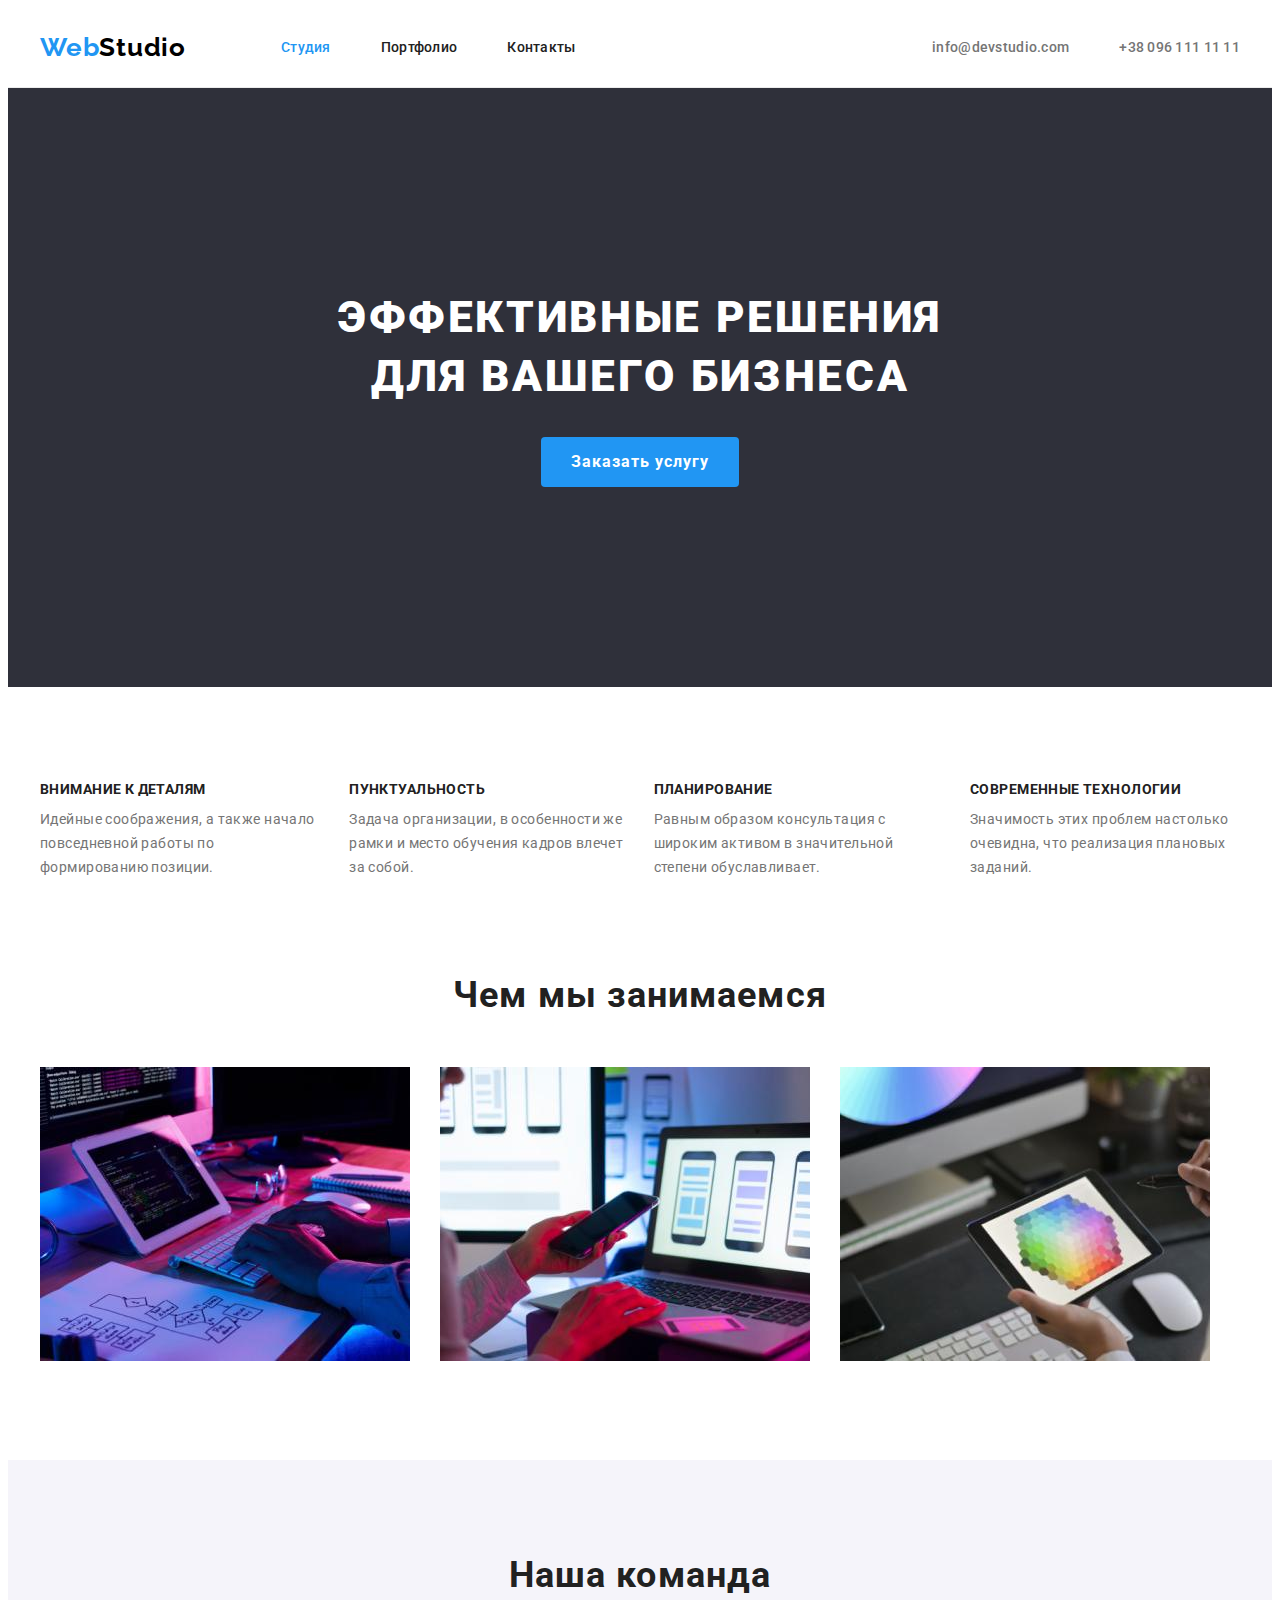
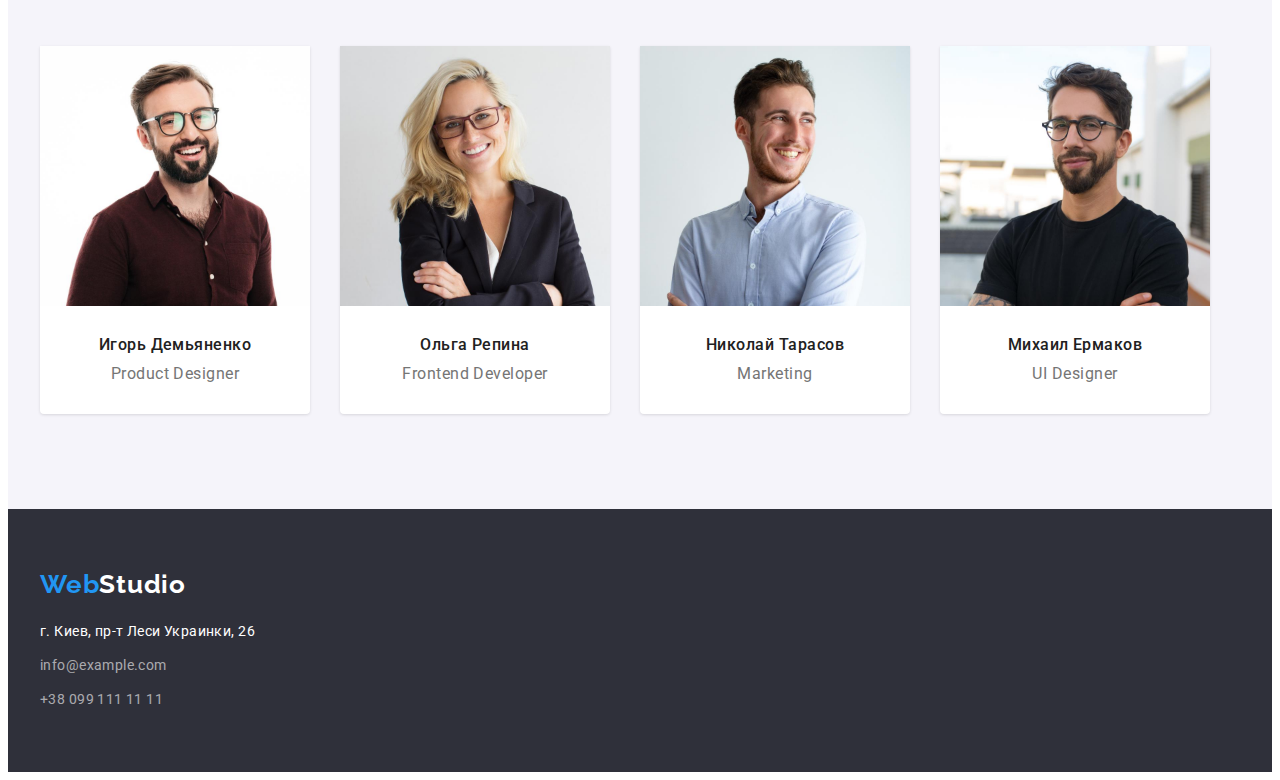
==== index.html @ 575ff604 "add copy" ====
<!DOCTYPE html>
<html lang="ru">
<head>
    <meta charset="UTF-8">
    <meta http-equiv="X-UA-Compatible" content="IE=edge">
    <meta name="viewport" content="width=device-width, initial-scale=1.0">
    <title>Document</title>
    <link rel="stylesheet" href="https://cdnjs.cloudflare.com/ajax/libs/modern-normalize/1.1.0/modern-normalize.min.css"
        integrity="sha512-wpPYUAdjBVSE4KJnH1VR1HeZfpl1ub8YT/NKx4PuQ5NmX2tKuGu6U/JRp5y+Y8XG2tV+wKQpNHVUX03MfMFn9Q=="
        crossorigin="anonymous" referrerpolicy="no-referrer" />
    <link rel="stylesheet" href="./css/reset.css">
    <link rel="preconnect" href="https://fonts.googleapis.com">
    <link rel="preconnect" href="https://fonts.gstatic.com" crossorigin>
    <link href="https://fonts.googleapis.com/css2?family=Raleway:wght@700&family=Roboto:wght@400;500;700;900&display=swap"
        rel="stylesheet">
    <link rel="stylesheet" href="./css/styles.css">
    <style>

    </style>
</head>
<body>  
    <header class="header">
    <div class="container header-nav">
        <nav class="nav-list">
            <a class="header-logo-web link" lang="en" 
            href="WebStudio">Web<span class="header-logo-studio">Studio</span>
            </a>                
            <ul class="list header-list nav-link">
                <li class="item">
                    <a class="link header-link link-accent" href="Студия">Студия
                    </a>
                </li>
                <li class="item">
                    <a class="link header-link" href="./portfolio.html">Портфолио
                    </a>
                </li>
                <li class="item">
                    <a class="link header-link" href="Контакты">Контакты

                    </a>
                </li>
            </ul>
        </nav>
            <ul class="header-contacts">
                <li class="item">
                    <a class="header-link header-contacts link" 
                    href="mailto:info@devstudio.com">info@devstudio.com</a>
                </li>     
                <li class="item">
                    <a class="header-link header-contacts link" 
                    href="tel:+380961111111">+38 096 111 11 11</a>
                </li>            
            </ul>
    </div>
    </header>
    <main>             
    <section class="hero">
    <div class="container">
        <h1 class="hero-title">
            Эффективные решения <br>для вашего бизнеса
        </h1>
        <p class="hero-btn-item"><button class="hero-btn hero-btn-link" type="button">
            Заказать услугу
        </button> </p>
    </div>
    </section>
    <section class="features">  
        <div class="container features-container">
            <h2 class="hidden-header">Особенности</h2>
            <ul class="list features-list">
                <li class="item">
                    <h3 class="features-main">
                        Внимание к деталям
                    </h3>
                    <p class="features-text">
                        Идейные соображения, а также начало повседневной работы по формированию позиции.
                    </p>
                </li>
                <li class="item">
                    <h3 class="features-main">
                        Пунктуальность
                    </h3>
                    <p class="features-text">
                        Задача организации, в особенности же рамки и место обучения кадров влечет за собой.
                    </p>
                </li>
                <li class="item">
                    <h3 class="features-main">
                        Планирование
                    </h3>
                    <p class="features-text">
                        Равным образом консультация с широким активом в значительной степени обуславливает.
                    </p>
                </li>
                <li class="item">
                    <h3 class="features-main">
                        Современные технологии
                    </h3>
                    <p class="features-text">
                        Значимость этих проблем настолько очевидна, что реализация плановых заданий.
                    </p>
                </li>
            </ul>
        </div>
    </section>
    <section class="workspace">
    <div class="container">
        <h2 class="workspace-title">Чем мы занимаемся</h2>
        <ul class="list workspace-list">
            <li class="workspace-item">
                <a href=""><img src="./images/box1.jpg" alt="box1" width="370" height="294"></a>
            </li>
            <li class="workspace-item">
                <a href=""><img src="./images/box2.jpg" alt="box2" width="370" height="294"></a>
            </li>
            <li class="workspace-item">
                <a href=""><img src="./images/box3.jpg" alt="box3" width="370" height="294"></a>
            </li>
        </ul>
    </div>
    </section>
    <section class="team">
    <div class="container">
        <h2 class="team-title">Наша команда</h2>
        <ul class="list team-list">
            <li class="team-list-item"> 
                <img class="team-photo" src="./images/teamcard1.jpg" 
                    alt="Игорь Демьяненко" width="270" height="260">                
                <div class="team-text">
                    <h3 class="team-main">Игорь Демьяненко</h3>
                    <p class="team-profession" lang="en">Product Designer</p>  
                </div>
            </li>
            <li class="team-list-item">                
                <img class="team-photo" src="./images/teamcard2.jpg" 
                alt="Ольга Репина" width="270" height="260">                
                <div class="team-text">
                    <h3 class="team-main">Ольга Репина</h3>
                    <p class="team-profession" lang="en">Frontend Developer</p>
                </div>
            </li>
            <li class="team-list-item">                
                <img class="team-photo" src="./images/teamcard3.jpg" 
                alt="Николай Тарасов" width="270" height="260">                
                <div class="team-text">
                    <h3 class="team-main">Николай Тарасов</h3>
                    <p class="team-profession" lang="en">Marketing</p>
                </div>
            </li>
            <li class="team-list-item">               
                <img class="team-photo" src="./images/teamcard4.jpg" 
                alt="Михаил Ермаков" width="270" height="260">                
                <div class="team-text">
                    <h3 class="team-main">Михаил Ермаков</h3>
                    <p class="team-profession" lang="en">UI Designer</p>
                </div>
            </li>
        </ul>
    </div>
    </section>       
    </main>  
    <footer class="footer">
    <div class="container footer-container">  
    <a class="footer-logo link" lang="en" href="WebStudio">Web<span class="footer-logo-studio">Studio</span></a>
    <address>
        <ul class="list footer-list">
            <li class="item">
                <a class="link footer-address" href="https://goo.gl/maps/gBsBQiJznwFm2XDAA">г. Киев, пр-т Леси Украинки, 26</a>
            </li>
            <li class="item">
                <a class="link footer-contacts" href="mailto:info@example.com">info@example.com</a>
            </li>
            <li class="item">
                <a class="link footer-contacts" href="tel:+380991111111">+38 099 111 11 11</a>
            </li>
        </ul>
    </address>
    </div>
    </footer>
</body>
</html>
---- css/styles.css ----
:root {
  --main-title-color: #ffffff;
  --second-title-color: #212121;
  --main-text-color: #757575;
  --second-text-color: #212121;
  --third-text-color: #ffffff;
  --link-text-color: #2196f3;
  --main-btn-color: #ffffff;
  --second-btn-color: #212121;
  --main-contacts-color: #757575;
}
body {
  font-family: 'Roboto', sans-serif;
  color: #e5e5e5;
}
.container {
  width: 1200px;
  padding-left: 15px;
  padding-right: 15px;
  margin: 0 auto;
}

/*-----------------HEADER---------------------*/
.header {
  background-color: #ffffff;
  border-bottom: 1px solid #ececec;
}
.header-list {
  display: flex;
}
.header-nav {
  display: flex;
  justify-content: space-between;
  align-items: center;
}
.nav-list {
  display: flex;
  align-items: center;
}
.nav-link {
  display: flex;
  margin-left: 95px;
}
.nav-link .item + .item {
  margin-left: 50px;
}
.header-link {
  font-weight: 500;
  font-size: 14px;
  line-height: 1.33;
  letter-spacing: 0.02em;
  color: var(--second-text-color);
  padding-top: 30px;
  padding-bottom: 30px;
}
.header-link:hover,
.header-link:focus {
  color: var(--link-text-color);
}
.link-accent {
  color: var(--link-text-color);
}
.header-logo-web {
  font-family: Raleway;
  font-style: normal;
  font-weight: 700;
  font-size: 26px;
  line-height: 1.19;
  letter-spacing: 0.03em;
  color: #2196f3;
}
.header-logo-studio {
  font-family: Raleway;
  font-style: normal;
  font-weight: 700;
  font-size: 26px;
  line-height: 1.19;
  letter-spacing: 0.03em;
  color: #000000;
}

.header-contacts {
  font-weight: 500;
  font-size: 14px;
  line-height: 1.33;
  letter-spacing: 0.02em;
  color: var(--main-contacts-color);
  display: flex;
  margin-left: auto;
}
.header-contacts .item + .item {
  margin-left: 50px;
}
/*-----------------HERO-----------------------*/
.hero {
  background-color: #2f303a;
  padding-top: 200px;
  padding-bottom: 200px;
}

.hero-title {
  font-weight: 900;
  font-size: 44px;
  line-height: 1.36;
  text-align: center;
  letter-spacing: 0.06em;
  text-transform: uppercase;
  color: var(--main-title-color);

  margin-bottom: 30px;
}
.hero-btn {
  font-family: inherit;
  font-weight: 700;
  font-size: 16px;
  line-height: 1.87;
  text-align: center;
  letter-spacing: 0.06em;
  color: var(--main-btn-color);
  background-color: #2196f3;
  cursor: pointer;

  border-radius: 4px;
  border-style: none;
  padding: 10px 30px;
}

.hero-btn-item {
  text-align: center;
}
.hero-btn-link:active {
  background-color: white;
  color: #2196f3;
}
/*----------------features-------------*/
.features {
  background-color: #ffffff;
  padding-top: 95px;
  padding-bottom: 95px;
}

.features-list {
  display: flex;
  justify-content: center;
}
.features-list .item {
  min-width: 270px;
}
.features-list .item + .item {
  margin-left: 30px;
}
.hidden-header {
  position: absolute;
  clip: rect(0 0 0 0);
  width: 1px;
  height: 1px;
  margin: -1px;
  border: 0;
  padding: 0;
  overflow: hidden;
}
.features-main {
  font-weight: 700;
  font-size: 14px;
  line-height: 1.14;
  letter-spacing: 0.03em;
  text-transform: uppercase;
  color: var(--second-text-color);
}
.features-text {
  font-weight: 400;
  font-size: 14px;
  line-height: 1.71;
  letter-spacing: 0.03em;
  color: var(--main-text-color);

  margin-top: 10px;
}

/*------------------------workspace--------------*/
.workspace {
  background-color: white;
  padding-bottom: 95px;
}

.workspace-list {
  display: flex;
}
.workspace-list .workspace-item + .workspace-item {
  margin-left: 30px;
}

.workspace-title {
  font-weight: 700;
  font-size: 36px;
  line-height: 1.16;
  text-align: center;
  letter-spacing: 0.03em;
  color: var(--second-title-color);

  margin-bottom: 50px;
}
/*-----------------------team------------------*/
.team {
  background-color: #f5f4fa;
  padding-top: 95px;
  padding-bottom: 95px;
}
.team-title {
  font-weight: 700;
  font-size: 36px;
  line-height: 1.16;
  text-align: center;
  letter-spacing: 0.03em;
  color: var(--second-title-color);

  margin-bottom: 50px;
}
.team-list {
  text-align: center;
  display: flex;
}
.team-list .team-list-item + .team-list-item {
  margin-left: 30px;
}
.team-list-item {
  background-color: #fff;
  max-width: 270px;
  border-radius: 0 0 4px 4px;
  box-shadow: 0px 1px 3px 0px #0000001f;
}
.team-photo {
  display: block;
  max-width: 100%;
  height: auto;
}
.team-text {
  padding-top: 30px;
  padding-bottom: 30px;
}
.team-main {
  font-weight: 500;
  font-size: 16px;
  line-height: 1.18;
  text-align: center;
  letter-spacing: 0.03em;
  color: var(--second-text-color);

  margin-bottom: 10px;
}
.team-profession {
  font-weight: 400;
  font-size: 16px;
  line-height: 1.18;
  text-align: center;
  letter-spacing: 0.03em;
  color: var(--main-text-color);
}
/*----------------------------footer---------------------*/
.footer {
  background-color: #2f303a;
  padding-top: 60px;
  padding-bottom: 60px;
}

.footer-logo {
  font-family: Raleway;
  font-style: normal;
  font-weight: 700;
  font-size: 26px;
  line-height: 1.19;
  letter-spacing: 0.03em;
  color: #2196f3;
}
.footer-list {
  margin-top: 20px;
}
.footer-list .item + .item {
  margin-top: 10px;
}
.footer-logo-studio {
  font-family: Raleway;
  font-style: normal;
  font-weight: 700;
  font-size: 26px;
  line-height: 1.19;
  letter-spacing: 0.03em;
  color: white;
}
.footer-address {
  font-style: normal;
  font-weight: 400;
  font-size: 14px;
  line-height: 1.71;
  letter-spacing: 0.03em;
  color: var(--third-text-color);
}
.footer-contacts {
  font-style: normal;
  font-weight: 400;
  font-size: 14px;
  line-height: 1.71;
  letter-spacing: 0.03em;
  color: rgba(255, 255, 255, 0.6);
}
/*----------------------------PORTFOLIO-------------------*/
.portfolio {
  background-color: white;
  padding-top: 95px;
  padding-bottom: 95px;
}
.portfolio-list {
  display: flex;
  justify-content: center;
  margin-bottom: 50px;
}
.portfolio-list .item + .item {
  margin-left: 10px;
}
.portfolio-list .item {
}
.main-btn:hover {
  color: var(--main-btn-color);
  background-color: var(--link-text-color);
}

.main-btn-color:hover {
  color: var(--main-btn-color);
  background-color: var(--link-text-color);
}
.main-btn {
  font-family: inherit;
  font-weight: 500;
  font-size: 16px;
  line-height: 1.62;
  text-align: center;
  letter-spacing: 0.03em;
  color: var(--second-btn-color);
  background-color: #f5f4fa;

  border-radius: 4px;
  border-style: none;
  padding: 5px 22px;
}
.main-btn-color {
  font-family: inherit;
  font-weight: 500;
  font-size: 16px;
  line-height: 1.62;
  text-align: center;
  letter-spacing: 0.03em;
  color: var(--main-btn-color);
  background-color: var(--link-text-color);
}
.project-list .item:nth-child(3n + 2) {
  margin-left: 30px;
  margin-right: 30px;
}
.project-list .item:nth-last-child(n + 3) {
  margin-bottom: 30px;
}
.project-list {
  display: flex;
  flex-wrap: wrap;
  justify-content: space-around;
  padding-bottom: 65px;
}

.project-img {
  display: block;
  max-width: 100%;
  height: auto;
}

.project-content {
  padding: 20px 25px;
  border-left: 1px solid #eeeeee;
  border-bottom: 1px solid #eeeeee;
  border-right: 1px solid #eeeeee;
}
.work {
  font-weight: 700;
  font-size: 18px;
  line-height: 2;
  letter-spacing: 0.06em;
  color: var(--second-title-color);
}
.text {
  font-weight: 400;
  font-size: 16px;
  line-height: 1.87;
  letter-spacing: 0.03em;
  color: var(--main-text-color);
}
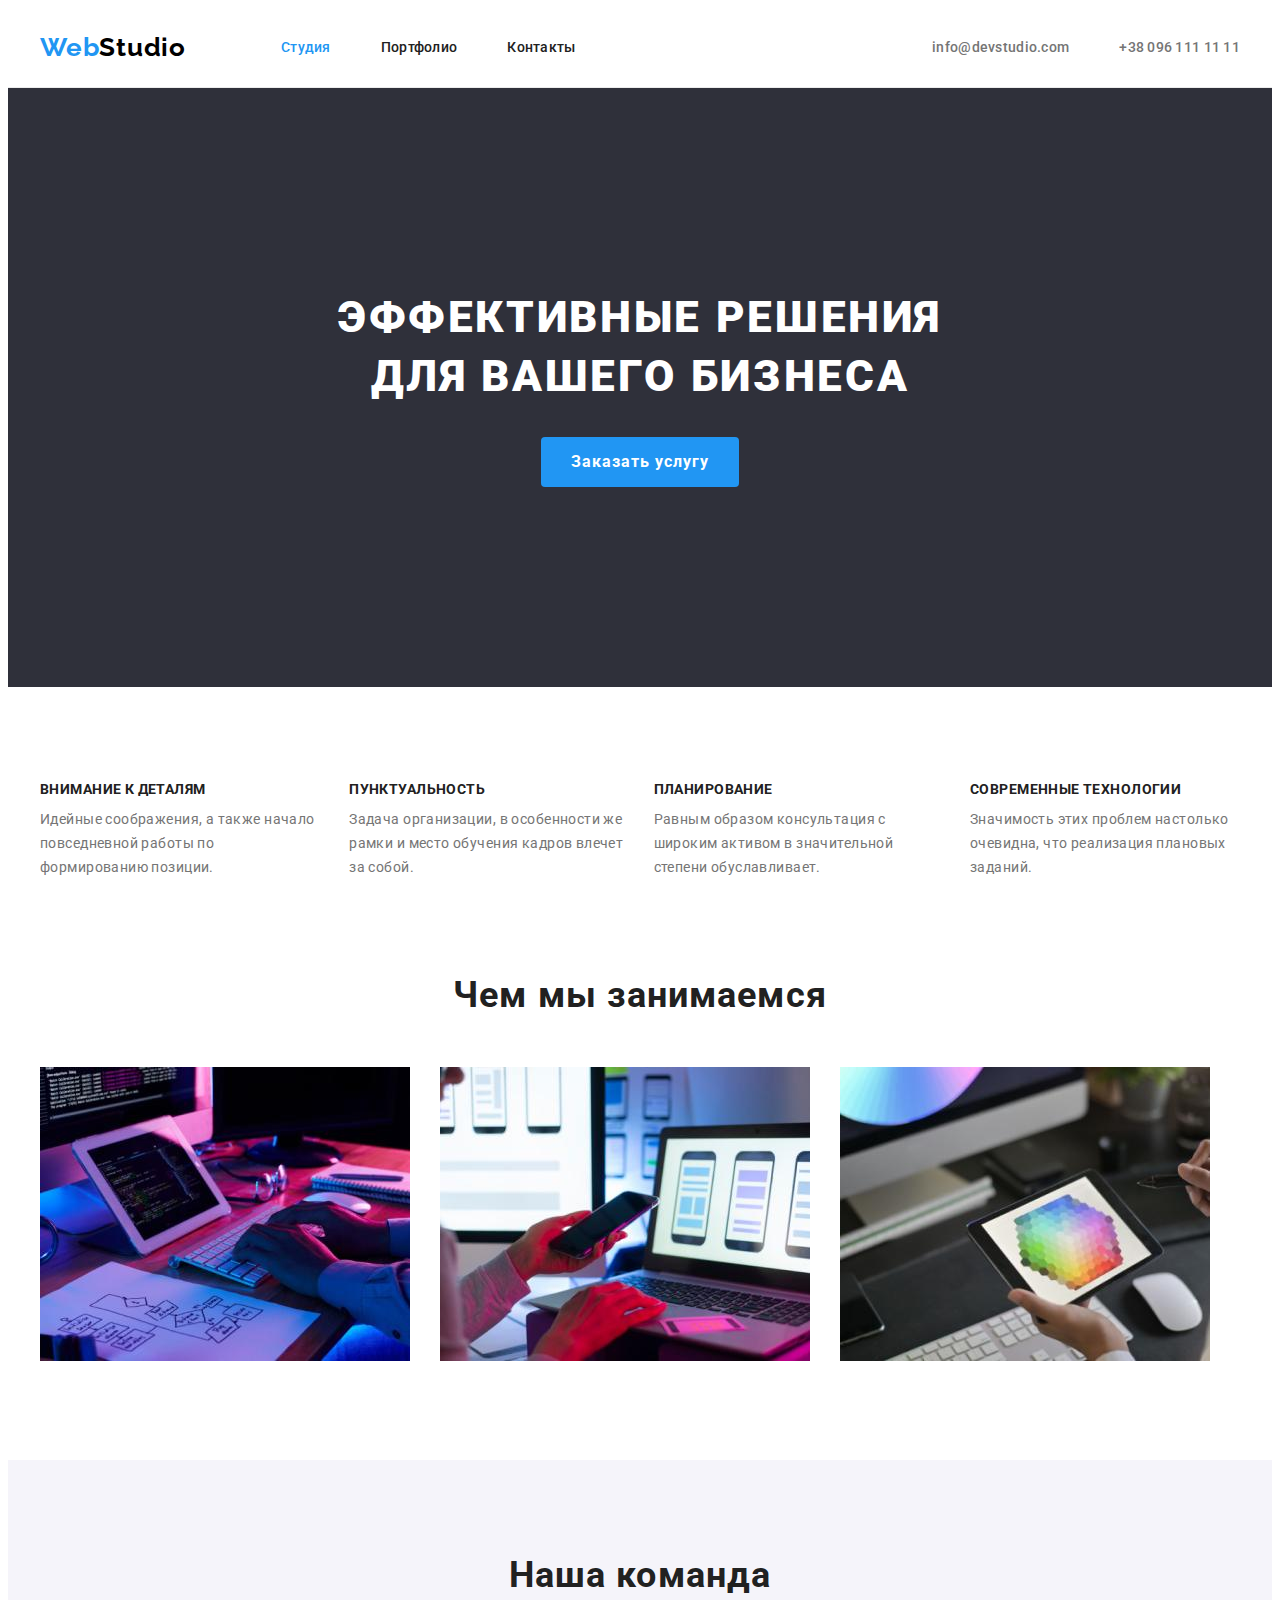
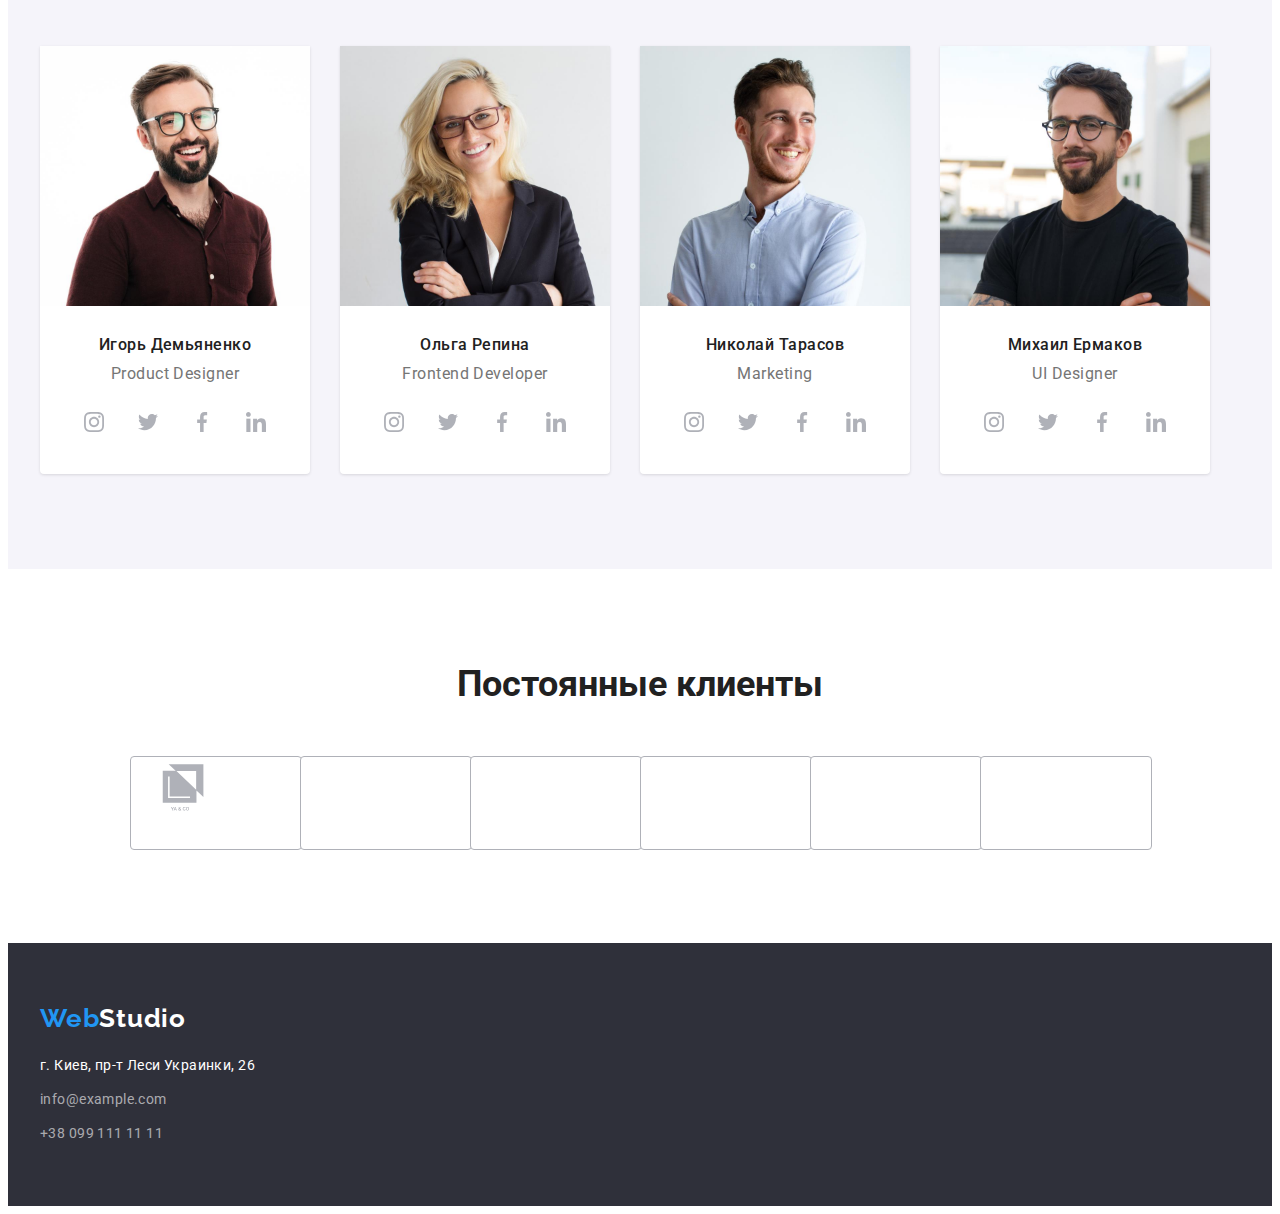
==== commit 7658c8c5: "add icons and section clients" ====
--- a/index.html
+++ b/index.html
@@ -129,6 +129,36 @@
                 <div class="team-text">
                     <h3 class="team-main">Игорь Демьяненко</h3>
                     <p class="team-profession" lang="en">Product Designer</p>  
+                    <ul class="team-social-list list">
+                        <li class="team-social-item">
+                            <a href="" class="team-social-link">
+                                <svg class="team-social-icon" width="20" height="20">
+                                    <use href="./images/icons.svg#icon-instagram"></use>
+                                </svg>
+                            </a>
+                        </li>
+                        <li class="team-social-item">
+                            <a href="" class="team-social-link">
+                                <svg class="team-social-icon" width="20" height="20">
+                                    <use href="./images/icons.svg#icon-twitter"></use>
+                                </svg>
+                            </a>
+                        </li>
+                        <li class="team-social-item">
+                            <a href="" class="team-social-link">
+                                <svg class="team-social-icon" width="20" height="20">
+                                    <use href="./images/icons.svg#icon-facebook"></use>
+                                </svg>
+                            </a>
+                        </li>
+                        <li class="team-social-item">
+                            <a href="" class="team-social-link">
+                                <svg class="team-social-icon" width="20" height="20">
+                                    <use href="./images/icons.svg#icon-linkedin"></use>
+                                </svg>
+                            </a>
+                        </li>
+                    </ul>
                 </div>
             </li>
             <li class="team-list-item">                
@@ -137,6 +167,36 @@
                 <div class="team-text">
                     <h3 class="team-main">Ольга Репина</h3>
                     <p class="team-profession" lang="en">Frontend Developer</p>
+                    <ul class="team-social-list list">
+                        <li class="team-social-item">
+                            <a href="" class="team-social-link">
+                                <svg class="team-social-icon" width="20" height="20">
+                                    <use href="./images/icons.svg#icon-instagram"></use>
+                                </svg>
+                            </a>
+                        </li>
+                        <li class="team-social-item">
+                            <a href="" class="team-social-link">
+                                <svg class="team-social-icon" width="20" height="20">
+                                    <use href="./images/icons.svg#icon-twitter"></use>
+                                </svg>
+                            </a>
+                        </li>
+                        <li class="team-social-item">
+                            <a href="" class="team-social-link">
+                                <svg class="team-social-icon" width="20" height="20">
+                                    <use href="./images/icons.svg#icon-facebook"></use>
+                                </svg>
+                            </a>
+                        </li>
+                        <li class="team-social-item">
+                            <a href="" class="team-social-link">
+                                <svg class="team-social-icon" width="20" height="20">
+                                    <use href="./images/icons.svg#icon-linkedin"></use>
+                                </svg>
+                            </a>
+                        </li>
+                    </ul>
                 </div>
             </li>
             <li class="team-list-item">                
@@ -145,6 +205,36 @@
                 <div class="team-text">
                     <h3 class="team-main">Николай Тарасов</h3>
                     <p class="team-profession" lang="en">Marketing</p>
+                    <ul class="team-social-list list">
+                        <li class="team-social-item">
+                            <a href="" class="team-social-link">
+                                <svg class="team-social-icon" width="20" height="20">
+                                    <use href="./images/icons.svg#icon-instagram"></use>
+                                </svg>
+                            </a>
+                        </li>
+                        <li class="team-social-item">
+                            <a href="" class="team-social-link">
+                                <svg class="team-social-icon" width="20" height="20">
+                                    <use href="./images/icons.svg#icon-twitter"></use>
+                                </svg>
+                            </a>
+                        </li>
+                        <li class="team-social-item">
+                            <a href="" class="team-social-link">
+                                <svg class="team-social-icon" width="20" height="20">
+                                    <use href="./images/icons.svg#icon-facebook"></use>
+                                </svg>
+                            </a>
+                        </li>
+                        <li class="team-social-item">
+                            <a href="" class="team-social-link">
+                                <svg class="team-social-icon" width="20" height="20">
+                                    <use href="./images/icons.svg#icon-linkedin"></use>
+                                </svg>
+                            </a>
+                        </li>
+                    </ul>
                 </div>
             </li>
             <li class="team-list-item">               
@@ -153,11 +243,84 @@
                 <div class="team-text">
                     <h3 class="team-main">Михаил Ермаков</h3>
                     <p class="team-profession" lang="en">UI Designer</p>
+                    <ul class="team-social-list list">
+                        <li class="team-social-item">
+                            <a href="" class="team-social-link">
+                                <svg class="team-social-icon" width="20" height="20">
+                                    <use href="./images/icons.svg#icon-instagram"></use>
+                                </svg>
+                            </a>
+                        </li>
+                        <li class="team-social-item">
+                            <a href="" class="team-social-link">
+                                <svg class="team-social-icon" width="20" height="20">
+                                    <use href="./images/icons.svg#icon-twitter"></use>
+                                </svg>
+                            </a>
+                        </li>
+                        <li class="team-social-item">
+                            <a href="" class="team-social-link">
+                                <svg class="team-social-icon" width="20" height="20">
+                                    <use href="./images/icons.svg#icon-facebook"></use>
+                                </svg>
+                            </a>
+                        </li>
+                        <li class="team-social-item">
+                            <a href="" class="team-social-link">
+                                <svg class="team-social-icon" width="20" height="20">
+                                    <use href="./images/icons.svg#icon-linkedin"></use>
+                                </svg>
+                            </a>
+                        </li>
+                    </ul>
                 </div>
             </li>
         </ul>
     </div>
-    </section>       
+    </section> 
+    <section class="clients">
+        <div class="container">
+        <h2 class="cklients-main">Постоянные клиенты</h2>
+        <ul class="clients-list list">
+            <li class="clients-item">
+                <a href="" class="clients-link">
+                    <svg class="clients-icon" width="106" height="60">
+                        <use href="./images/icons.svg#icon-logo1"></use>
+                    </svg>
+                </a></li>
+            <li class="clients-item">
+                <a href="" class="clients-link">
+                    <svg class="clients-icon" width="106" height="60">
+                        <use href="./images/icons.svg"></use>
+                    </svg>
+                </a></li>
+            <li class="clients-item">
+                <a href="" class="clients-link">
+                    <svg class="clients-icon" width="106" height="60">
+                        <use href="./images/icons.svg"></use>
+                    </svg>
+                </a></li>
+            <li class="clients-item">
+                <a href="" class="clients-link">
+                    <svg class="clients-icon" width="106" height="60">
+                        <use href="./images/icons.svg"></use>
+                    </svg>
+                </a></li>
+            <li class="clients-item">
+                <a href="" class="clients-link">
+                    <svg class="clients-icon" width="106" height="60">
+                        <use href="./images/icons.svg"></use>
+                    </svg>
+                </a></li>
+            <li class="clients-item">
+                <a href="" class="clients-link">
+                    <svg class="clients-icon" width="106" height="60">
+                        <use href="./images/icons.svg"></use>
+                    </svg>
+                </a></li>
+        </ul>
+        </div>
+    </section>      
     </main>  
     <footer class="footer">
     <div class="container footer-container">  
--- a/css/styles.css
+++ b/css/styles.css
@@ -255,7 +255,77 @@
   text-align: center;
   letter-spacing: 0.03em;
   color: var(--main-text-color);
-}
+
+  margin-bottom: 16px;
+}
+.team-social-list {
+  display: flex;
+  justify-content: center;
+}
+.team-social-item {
+  width: 44px;
+  height: 44px;
+}
+.team-social-item + .team-social-item {
+  margin-left: 10px;
+}
+.team-social-link {
+  width: 100%;
+  height: 100%;
+  display: block;
+  background-color: #ffffff;
+  border-radius: 50%;
+  display: flex;
+  align-items: center;
+  justify-content: center;
+}
+.team-social-icon {
+  fill: #afb1b8;
+}
+
+.team-social-link:hover,
+.team-social-link:focus {
+  background-color: var(--link-text-color);
+}
+.team-social-link:hover .team-social-icon,
+.team-social-link:focus .team-social-icon {
+  fill: var(--main-btn-color);
+}
+/*------------------------------clients----------------*/
+.clients {
+  background-color: white;
+  padding-bottom: 95px;
+  padding-top: 95px;
+}
+.cklients-main {
+  color: var(--second-title-color);
+  font-style: 700;
+  font-size: 36px;
+  line-height: 1.16;
+  text-align: center;
+
+  margin-bottom: 50px;
+}
+.clients-list {
+  display: flex;
+  justify-content: center;
+}
+.clients-item {
+  width: 170px;
+  height: 92px;
+}
+.clients-link {
+  width: 100%;
+  height: 100%;
+  display: block;
+  background-color: #ffffff;
+  border: 1px solid #afb1b8;
+  border-radius: 4px;
+}
+.clients-icon {
+  fill: #afb1b8;
+}
+
 /*----------------------------footer---------------------*/
 .footer {
   background-color: #2f303a;
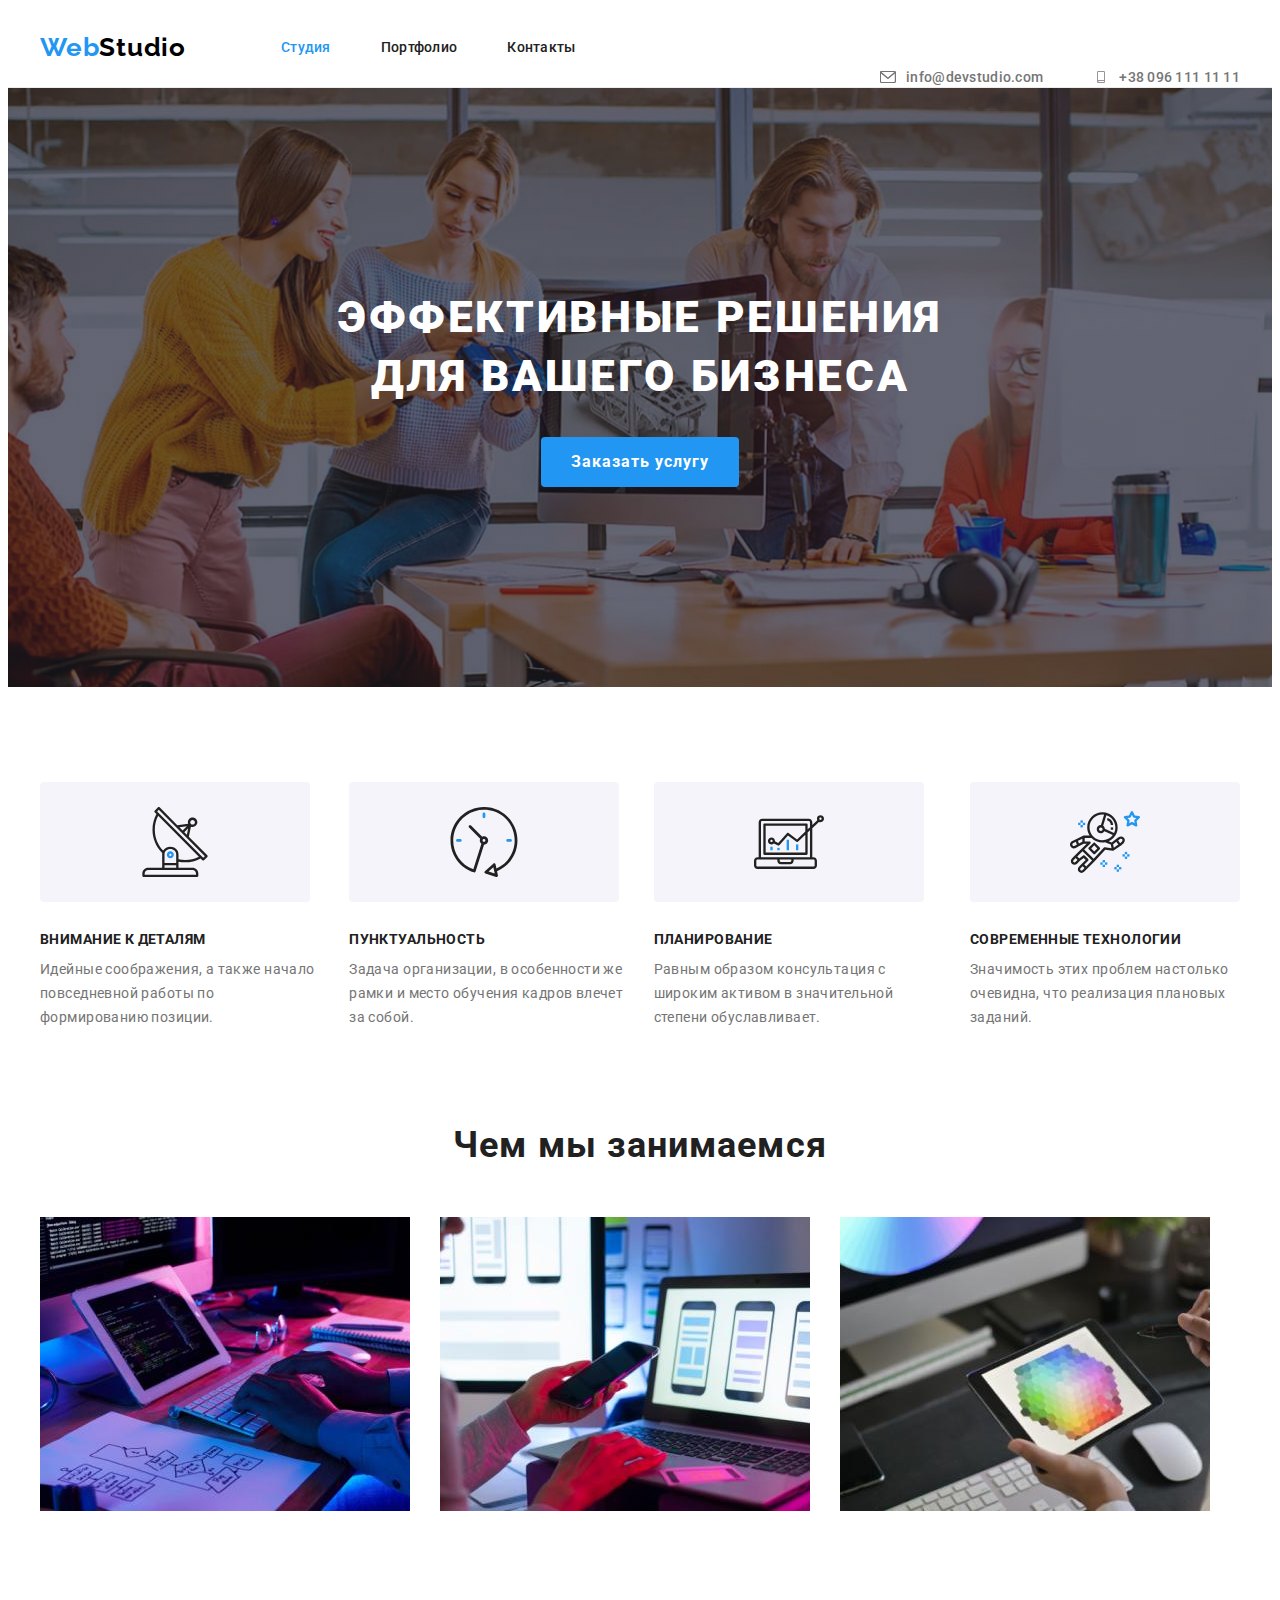
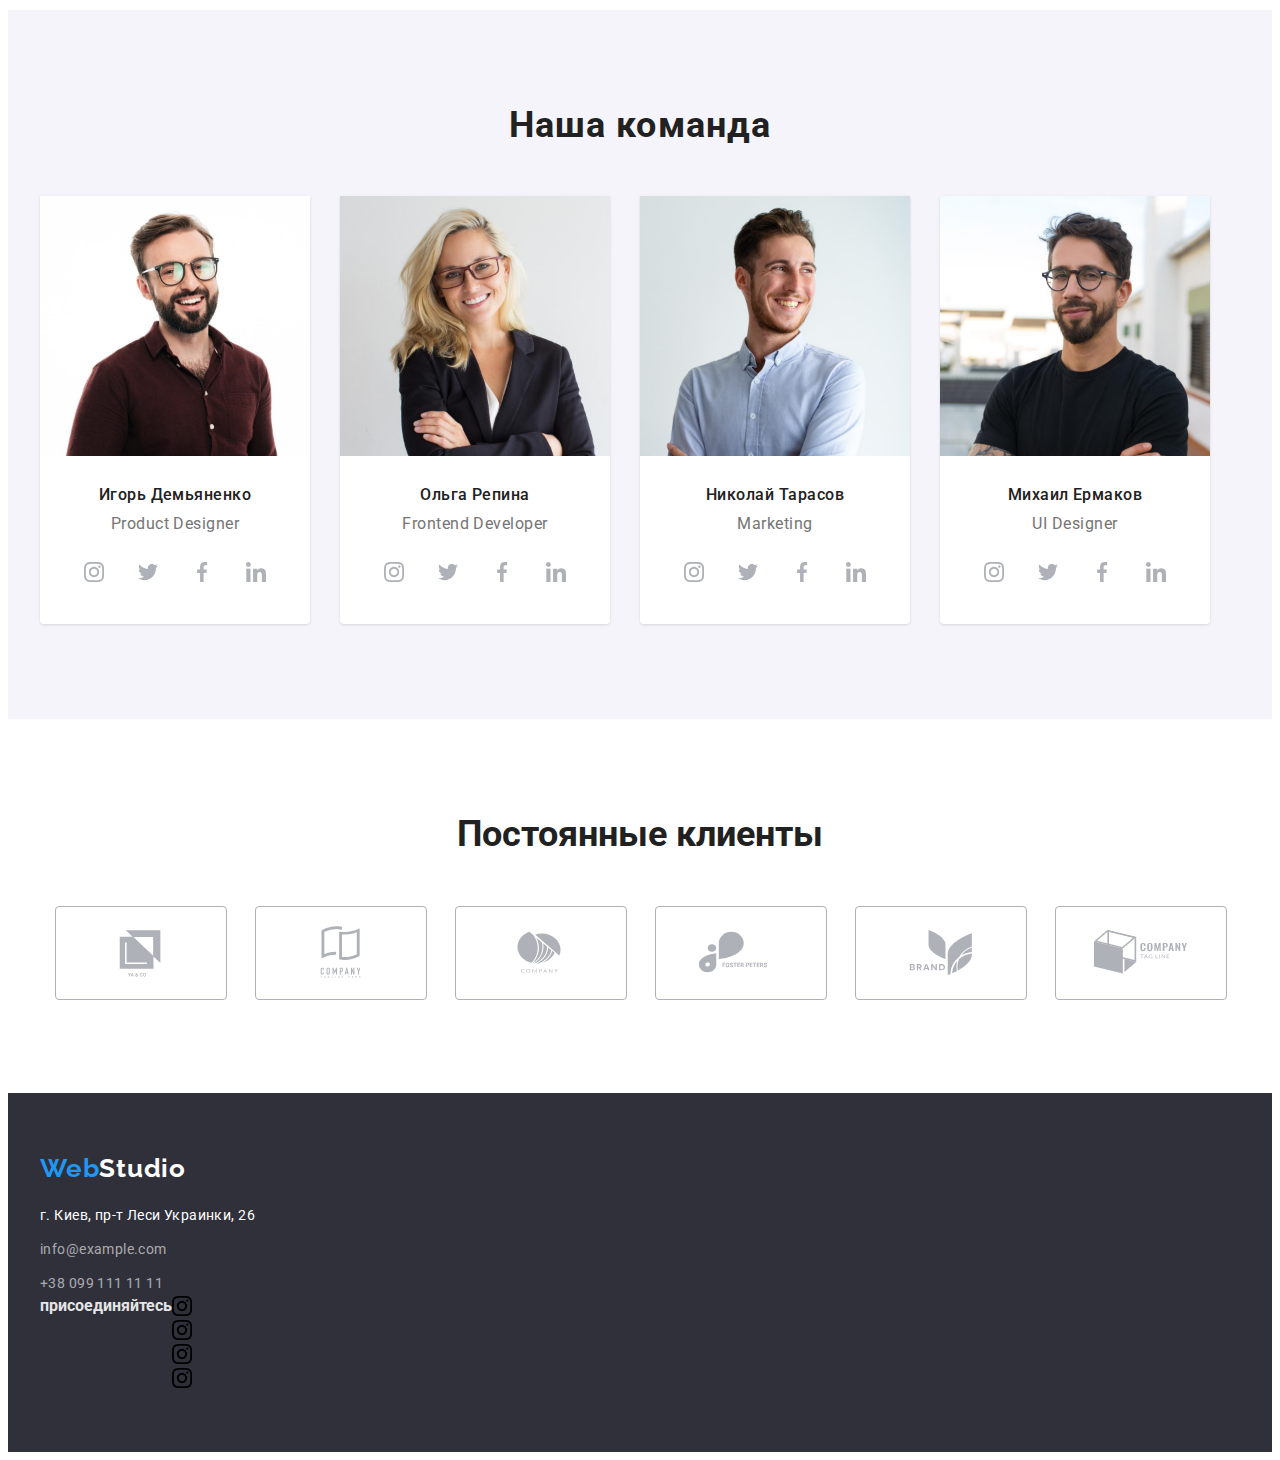
==== commit a5a3647b: "add background" ====
--- a/index.html
+++ b/index.html
@@ -42,13 +42,24 @@
             </ul>
         </nav>
             <ul class="header-contacts">
-                <li class="item">
+                <li class="item">  
+                    <div class="header-contacts-link">
+                        <svg class="header-icon" width="16" height="12">
+                            <use href="./images/icons.svg#icon-letter"></use>
+                        </svg>
                     <a class="header-link header-contacts link" 
-                    href="mailto:info@devstudio.com">info@devstudio.com</a>
+                    href="mailto:info@devstudio.com">info@devstudio.com                    
+                    </a> 
+                    </div>
                 </li>     
                 <li class="item">
+                    <div class="header-contacts-link">
+                        <svg class="header-icon" width="16" height="12">
+                            <use href="./images/icons.svg#icon-smartphone"></use>
+                        </svg>
                     <a class="header-link header-contacts link" 
                     href="tel:+380961111111">+38 096 111 11 11</a>
+                    </div>
                 </li>            
             </ul>
     </div>
@@ -69,6 +80,11 @@
             <h2 class="hidden-header">Особенности</h2>
             <ul class="list features-list">
                 <li class="item">
+                    <div class="features-box">
+                        <svg class="features-icon" width="70" height="70">
+                            <use href="./images/icons.svg#icon-antenna"></use>
+                        </svg>
+                    </div>
                     <h3 class="features-main">
                         Внимание к деталям
                     </h3>
@@ -77,6 +93,11 @@
                     </p>
                 </li>
                 <li class="item">
+                    <div class="features-box">
+                        <svg class="features-icon" width="70" height="70">
+                            <use href="./images/icons.svg#icon-clock"></use>
+                        </svg>
+                    </div>
                     <h3 class="features-main">
                         Пунктуальность
                     </h3>
@@ -85,6 +106,11 @@
                     </p>
                 </li>
                 <li class="item">
+                    <div class="features-box">
+                        <svg class="features-icon" width="70" height="70">
+                            <use href="./images/icons.svg#icon-diagram"></use>
+                        </svg>
+                    </div>
                     <h3 class="features-main">
                         Планирование
                     </h3>
@@ -93,6 +119,11 @@
                     </p>
                 </li>
                 <li class="item">
+                    <div class="features-box">
+                        <svg class="features-icon" width="70" height="70">
+                            <use href="./images/icons.svg#icon-astronaut"></use>
+                        </svg>
+                    </div>
                     <h3 class="features-main">
                         Современные технологии
                     </h3>
@@ -280,7 +311,7 @@
     </section> 
     <section class="clients">
         <div class="container">
-        <h2 class="cklients-main">Постоянные клиенты</h2>
+        <h2 class="clients-main">Постоянные клиенты</h2>
         <ul class="clients-list list">
             <li class="clients-item">
                 <a href="" class="clients-link">
@@ -291,31 +322,31 @@
             <li class="clients-item">
                 <a href="" class="clients-link">
                     <svg class="clients-icon" width="106" height="60">
-                        <use href="./images/icons.svg"></use>
-                    </svg>
-                </a></li>
-            <li class="clients-item">
-                <a href="" class="clients-link">
-                    <svg class="clients-icon" width="106" height="60">
-                        <use href="./images/icons.svg"></use>
-                    </svg>
-                </a></li>
-            <li class="clients-item">
-                <a href="" class="clients-link">
-                    <svg class="clients-icon" width="106" height="60">
-                        <use href="./images/icons.svg"></use>
-                    </svg>
-                </a></li>
-            <li class="clients-item">
-                <a href="" class="clients-link">
-                    <svg class="clients-icon" width="106" height="60">
-                        <use href="./images/icons.svg"></use>
-                    </svg>
-                </a></li>
-            <li class="clients-item">
-                <a href="" class="clients-link">
-                    <svg class="clients-icon" width="106" height="60">
-                        <use href="./images/icons.svg"></use>
+                        <use href="./images/icons.svg#icon-logo2"></use>
+                    </svg>
+                </a></li>
+            <li class="clients-item">
+                <a href="" class="clients-link">
+                    <svg class="clients-icon" width="106" height="60">
+                        <use href="./images/icons.svg#icon-logo3"></use>
+                    </svg>
+                </a></li>
+            <li class="clients-item">
+                <a href="" class="clients-link">
+                    <svg class="clients-icon" width="106" height="60">
+                        <use href="./images/icons.svg#icon-logo4"></use>
+                    </svg>
+                </a></li>
+            <li class="clients-item">
+                <a href="" class="clients-link">
+                    <svg class="clients-icon" width="106" height="60">
+                        <use href="./images/icons.svg#icon-logo5"></use>
+                    </svg>
+                </a></li>
+            <li class="clients-item">
+                <a href="" class="clients-link">
+                    <svg class="clients-icon" width="106" height="60">
+                        <use href="./images/icons.svg#icon-logo6"></use>
                     </svg>
                 </a></li>
         </ul>
@@ -323,22 +354,56 @@
     </section>      
     </main>  
     <footer class="footer">
-    <div class="container footer-container">  
-    <a class="footer-logo link" lang="en" href="WebStudio">Web<span class="footer-logo-studio">Studio</span></a>
-    <address>
-        <ul class="list footer-list">
-            <li class="item">
-                <a class="link footer-address" href="https://goo.gl/maps/gBsBQiJznwFm2XDAA">г. Киев, пр-т Леси Украинки, 26</a>
-            </li>
-            <li class="item">
-                <a class="link footer-contacts" href="mailto:info@example.com">info@example.com</a>
-            </li>
-            <li class="item">
-                <a class="link footer-contacts" href="tel:+380991111111">+38 099 111 11 11</a>
-            </li>
-        </ul>
-    </address>
+    <div class="container">  
+        <a class="footer-logo link" lang="en" href="WebStudio">Web<span class="footer-logo-studio">Studio</span></a>
+        <address>
+            <ul class="list footer-list">
+                <li class="item">
+                    <a class="link footer-address" href="https://goo.gl/maps/gBsBQiJznwFm2XDAA">г. Киев, пр-т Леси Украинки, 26</a>
+                </li>
+                <li class="item">
+                    <a class="link footer-contacts" href="mailto:info@example.com">info@example.com</a>
+                </li>
+                <li class="item">
+                    <a class="link footer-contacts" href="tel:+380991111111">+38 099 111 11 11</a>
+                </li>
+            </ul>
+        </address>
+        <div class="join">
+            <h4 class="join-main">присоединяйтесь</h4>
+            <ul class="join-list">
+                <li class="join-item">
+                    <a href="" class="join-link">
+                        <svg class="join-icon" width="20" height="20">
+                            <use href="./images/icons.svg#icon-instagram"></use>
+                        </svg>
+                    </a>
+                </li>
+                <li class="join-item">
+                    <a href="" class="join-link">
+                        <svg class="join-icon" width="20" height="20">
+                            <use href="./images/icons.svg#icon-instagram"></use>
+                        </svg>
+                    </a>
+                </li>
+                <li class="join-item">
+                    <a href="" class="join-link">
+                        <svg class="join-icon" width="20" height="20">
+                            <use href="./images/icons.svg#icon-instagram"></use>
+                        </svg>
+                    </a>
+                </li>
+                <li class="join-item">
+                    <a href="" class="join-link">
+                        <svg class="join-icon" width="20" height="20">
+                            <use href="./images/icons.svg#icon-instagram"></use>
+                        </svg>
+                    </a>
+                </li>
+            </ul>
+        </div>
     </div>
+  
     </footer>
 </body>
 </html>
--- a/css/styles.css
+++ b/css/styles.css
@@ -50,8 +50,6 @@
   line-height: 1.33;
   letter-spacing: 0.02em;
   color: var(--second-text-color);
-  padding-top: 30px;
-  padding-bottom: 30px;
 }
 .header-link:hover,
 .header-link:focus {
@@ -70,20 +68,10 @@
   color: #2196f3;
 }
 .header-logo-studio {
-  font-family: Raleway;
-  font-style: normal;
-  font-weight: 700;
-  font-size: 26px;
-  line-height: 1.19;
-  letter-spacing: 0.03em;
   color: #000000;
 }
 
 .header-contacts {
-  font-weight: 500;
-  font-size: 14px;
-  line-height: 1.33;
-  letter-spacing: 0.02em;
   color: var(--main-contacts-color);
   display: flex;
   margin-left: auto;
@@ -91,11 +79,42 @@
 .header-contacts .item + .item {
   margin-left: 50px;
 }
+
+.header-contacts-link {
+  width: 100%;
+  height: 100%;
+  display: flex;
+  justify-content: center;
+  align-items: center;
+  padding-top: 30px;
+  padding-bottom: 30px;
+}
+
+.header-icon {
+  display: flex;
+  justify-content: center;
+  align-items: center;
+  margin-right: 10px;
+  cursor: pointer;
+  fill: var(--main-contacts-color);
+}
+.header-icon:hover,
+.header-icon:focus {
+  fill: var(--link-text-color);
+}
+
 /*-----------------HERO-----------------------*/
 .hero {
-  background-color: #2f303a;
   padding-top: 200px;
   padding-bottom: 200px;
+  background-color: #2f303a;
+  background: linear-gradient(0deg, rgba(47, 48, 58, 0.4), rgba(47, 48, 58, 0.4)),
+    url(../images/bg.jpg);
+  background-repeat: no-repeat;
+  background-position: center;
+  background-size: cover;
+  margin: 0 auto;
+  max-width: 1920px;
 }
 
 .hero-title {
@@ -159,6 +178,16 @@
   padding: 0;
   overflow: hidden;
 }
+.features-box {
+  display: flex;
+  justify-content: center;
+  align-items: center;
+  width: 270px;
+  height: 120px;
+  background-color: #f5f4fa;
+  border-radius: 4px;
+  margin-bottom: 30px;
+}
 .features-main {
   font-weight: 700;
   font-size: 14px;
@@ -272,7 +301,6 @@
 .team-social-link {
   width: 100%;
   height: 100%;
-  display: block;
   background-color: #ffffff;
   border-radius: 50%;
   display: flex;
@@ -297,7 +325,7 @@
   padding-bottom: 95px;
   padding-top: 95px;
 }
-.cklients-main {
+.clients-main {
   color: var(--second-title-color);
   font-style: 700;
   font-size: 36px;
@@ -314,16 +342,29 @@
   width: 170px;
   height: 92px;
 }
+.clients-item + .clients-item {
+  margin-left: 30px;
+}
 .clients-link {
   width: 100%;
   height: 100%;
-  display: block;
+  display: flex;
+  justify-content: center;
+  align-items: center;
   background-color: #ffffff;
   border: 1px solid #afb1b8;
   border-radius: 4px;
 }
+.clients-link:hover,
+.clients-link:focus {
+  border: 1px solid var(--link-text-color);
+}
 .clients-icon {
   fill: #afb1b8;
+}
+.clients-link:hover .clients-icon,
+.clients-link:focus .clients-icon {
+  fill: var(--link-text-color);
 }
 
 /*----------------------------footer---------------------*/
@@ -373,6 +414,10 @@
   letter-spacing: 0.03em;
   color: rgba(255, 255, 255, 0.6);
 }
+
+.join {
+  display: flex;
+}
 /*----------------------------PORTFOLIO-------------------*/
 .portfolio {
   background-color: white;
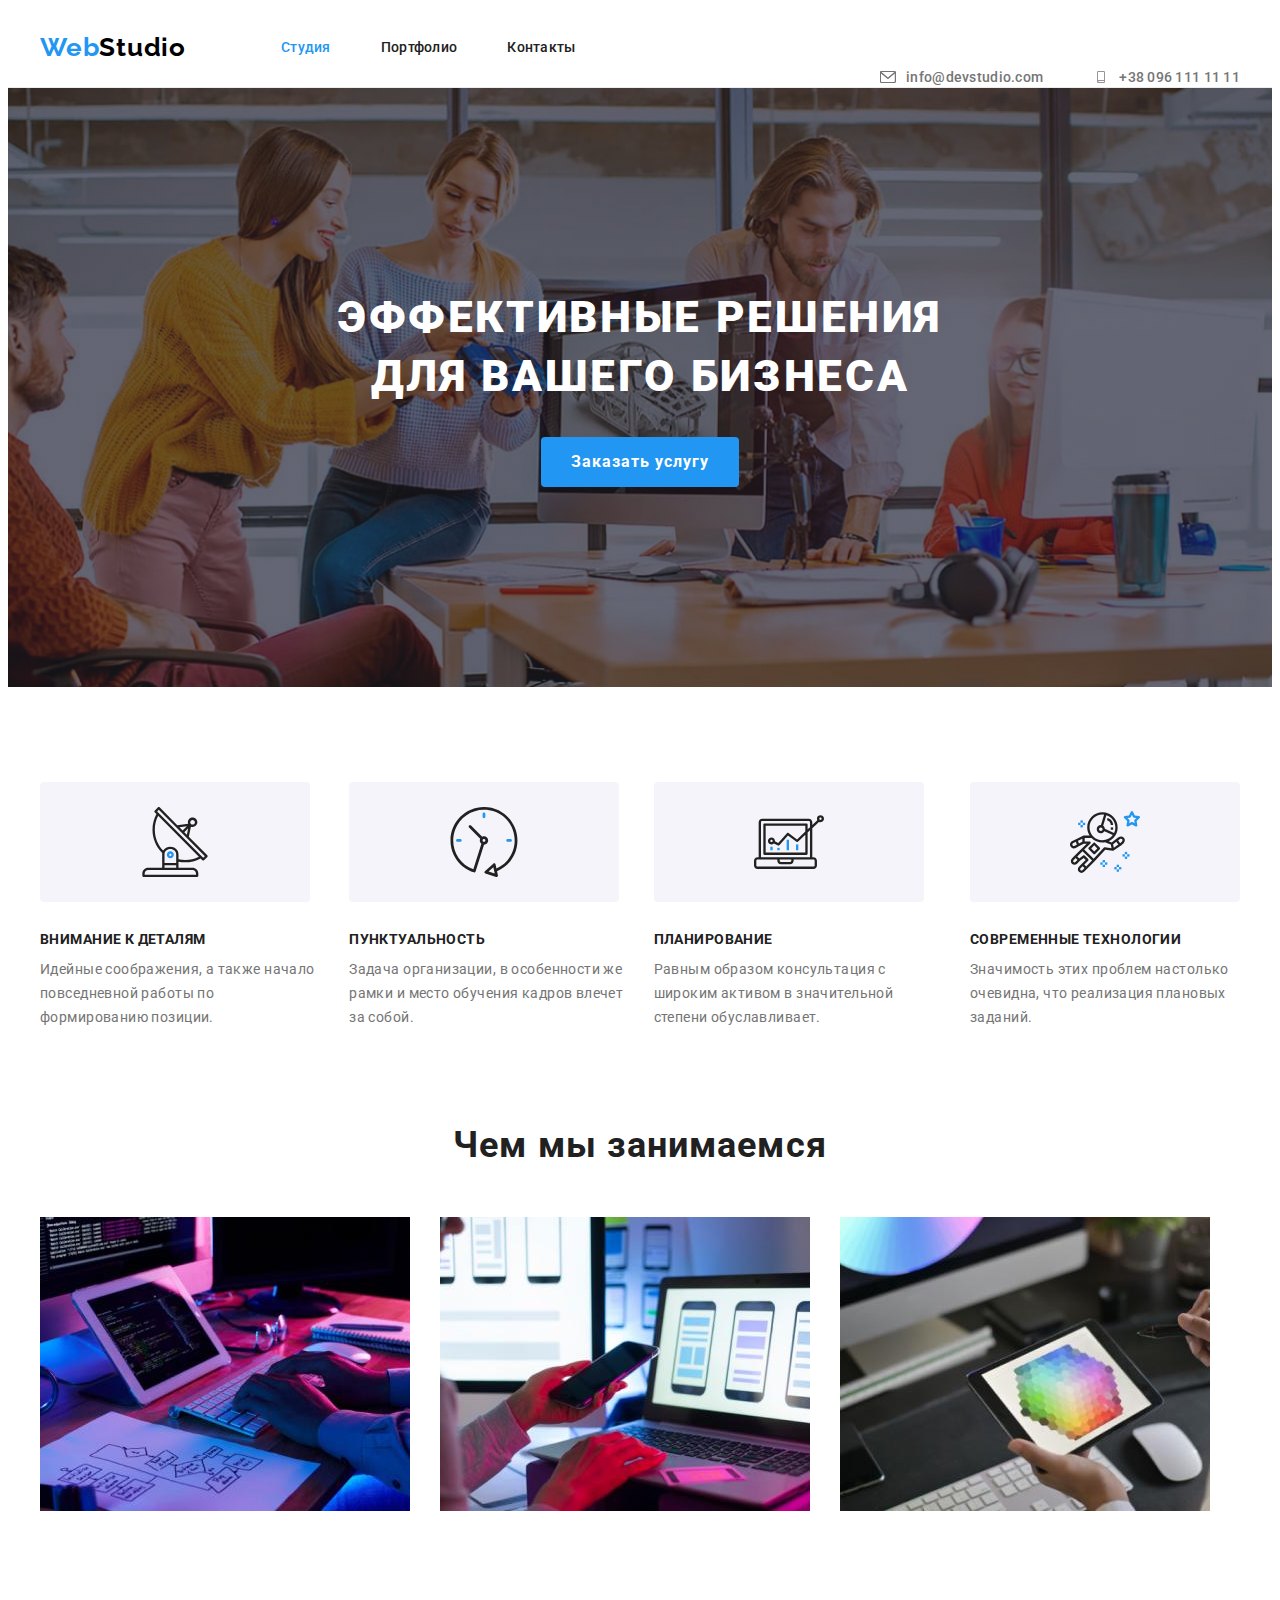
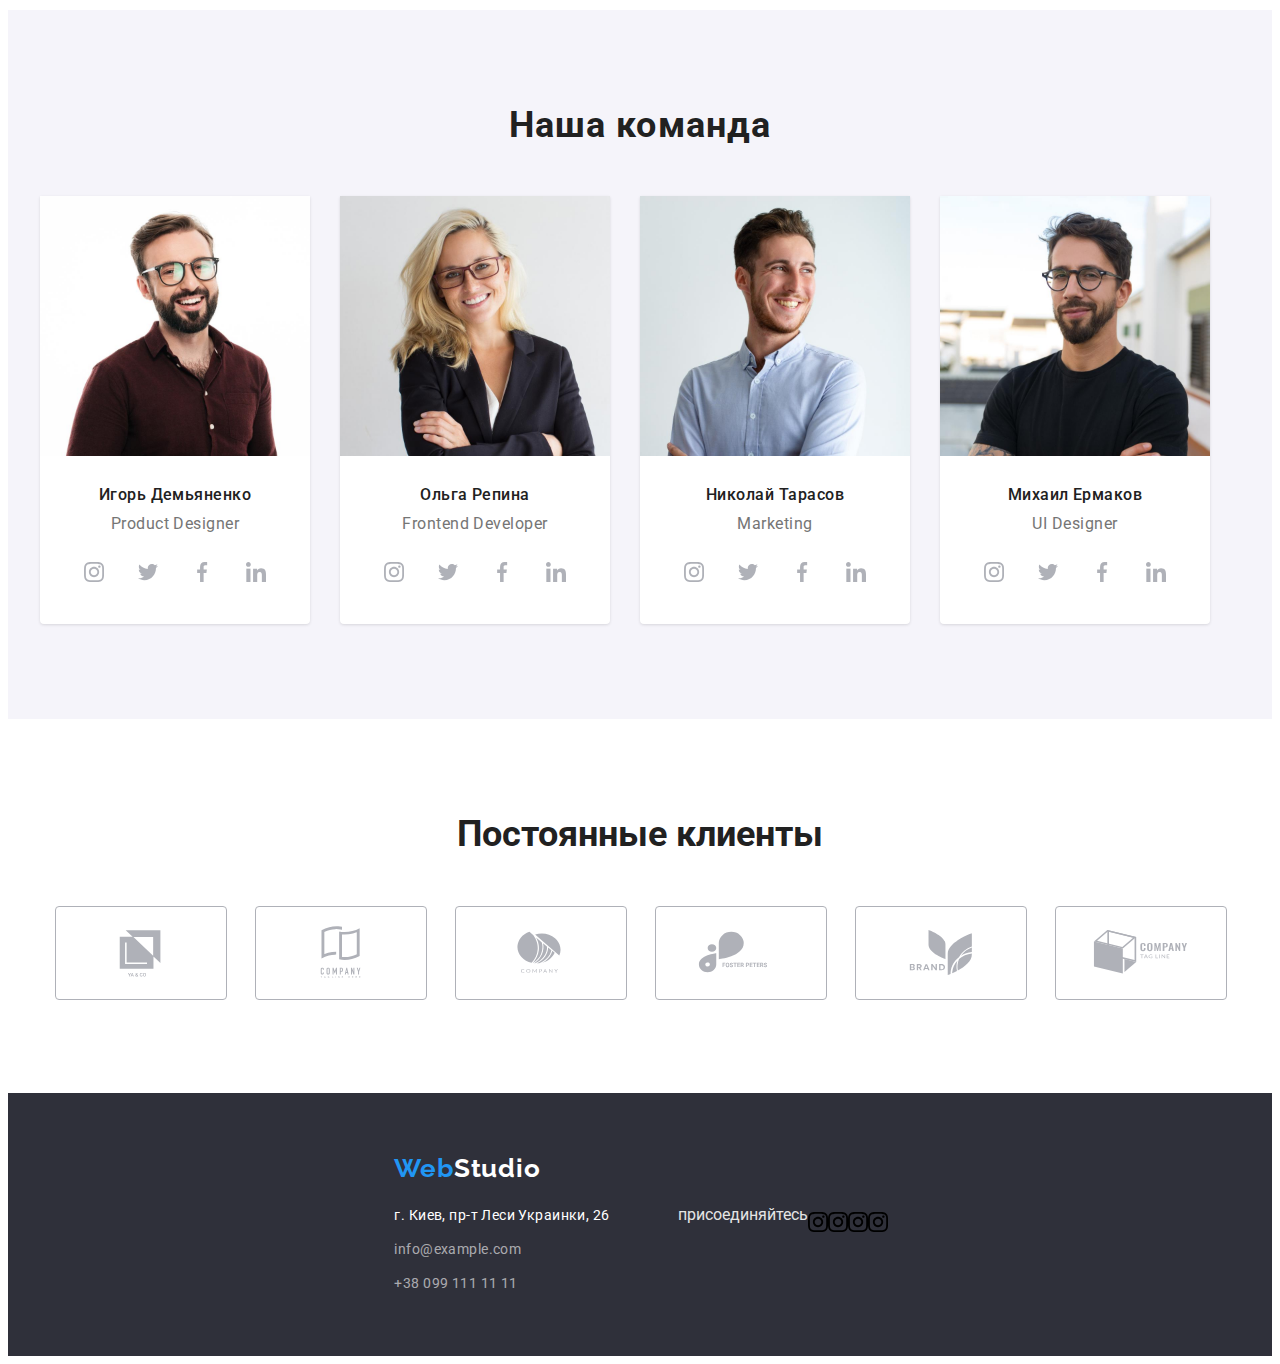
==== commit 4fa5f328: "add section join" ====
--- a/index.html
+++ b/index.html
@@ -354,7 +354,8 @@
     </section>      
     </main>  
     <footer class="footer">
-    <div class="container">  
+    <div class="container footer-content">  
+        <div class="footer-right">
         <a class="footer-logo link" lang="en" href="WebStudio">Web<span class="footer-logo-studio">Studio</span></a>
         <address>
             <ul class="list footer-list">
@@ -369,30 +370,28 @@
                 </li>
             </ul>
         </address>
+        </div>
         <div class="join">
-            <h4 class="join-main">присоединяйтесь</h4>
+            <p class="join-main">присоединяйтесь</p>
             <ul class="join-list">
                 <li class="join-item">
                     <a href="" class="join-link">
                         <svg class="join-icon" width="20" height="20">
                             <use href="./images/icons.svg#icon-instagram"></use>
                         </svg>
-                    </a>
-                </li>
+                    </a></li>
                 <li class="join-item">
                     <a href="" class="join-link">
                         <svg class="join-icon" width="20" height="20">
                             <use href="./images/icons.svg#icon-instagram"></use>
                         </svg>
-                    </a>
-                </li>
+                    </a></li>
                 <li class="join-item">
                     <a href="" class="join-link">
                         <svg class="join-icon" width="20" height="20">
                             <use href="./images/icons.svg#icon-instagram"></use>
                         </svg>
-                    </a>
-                </li>
+                    </a></li>
                 <li class="join-item">
                     <a href="" class="join-link">
                         <svg class="join-icon" width="20" height="20">
@@ -403,7 +402,6 @@
             </ul>
         </div>
     </div>
-  
     </footer>
 </body>
 </html>
--- a/css/styles.css
+++ b/css/styles.css
@@ -373,7 +373,14 @@
   padding-top: 60px;
   padding-bottom: 60px;
 }
-
+.footer-content {
+  display: flex;
+  justify-content: center;
+  align-items: center;
+}
+.footer-right {
+  justify-content: start;
+}
 .footer-logo {
   font-family: Raleway;
   font-style: normal;
@@ -416,6 +423,18 @@
 }
 
 .join {
+  width: 206px;
+  height: 80px;
+  display: flex;
+  justify-content: center;
+  align-items: center;
+
+  margin-left: 70px;
+}
+.join-main {
+  margin-bottom: 20px;
+}
+.join-list {
   display: flex;
 }
 /*----------------------------PORTFOLIO-------------------*/
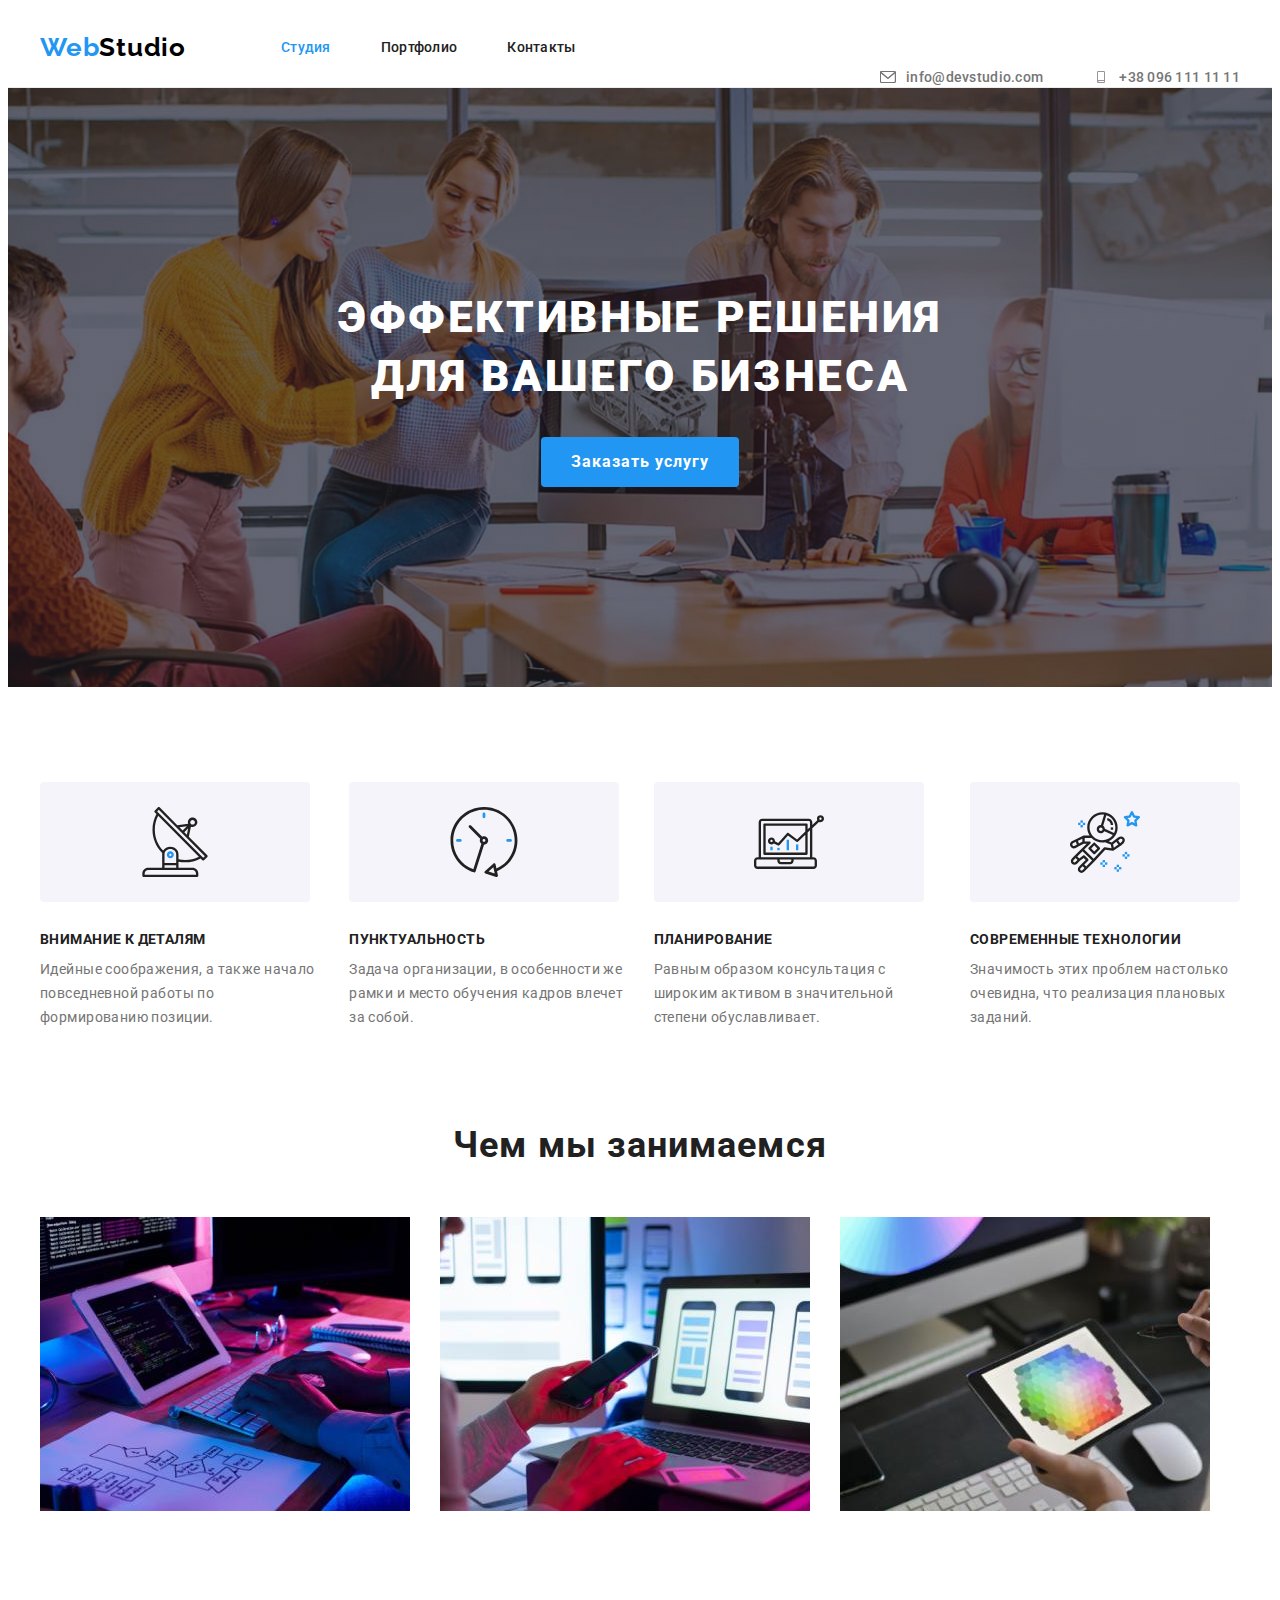
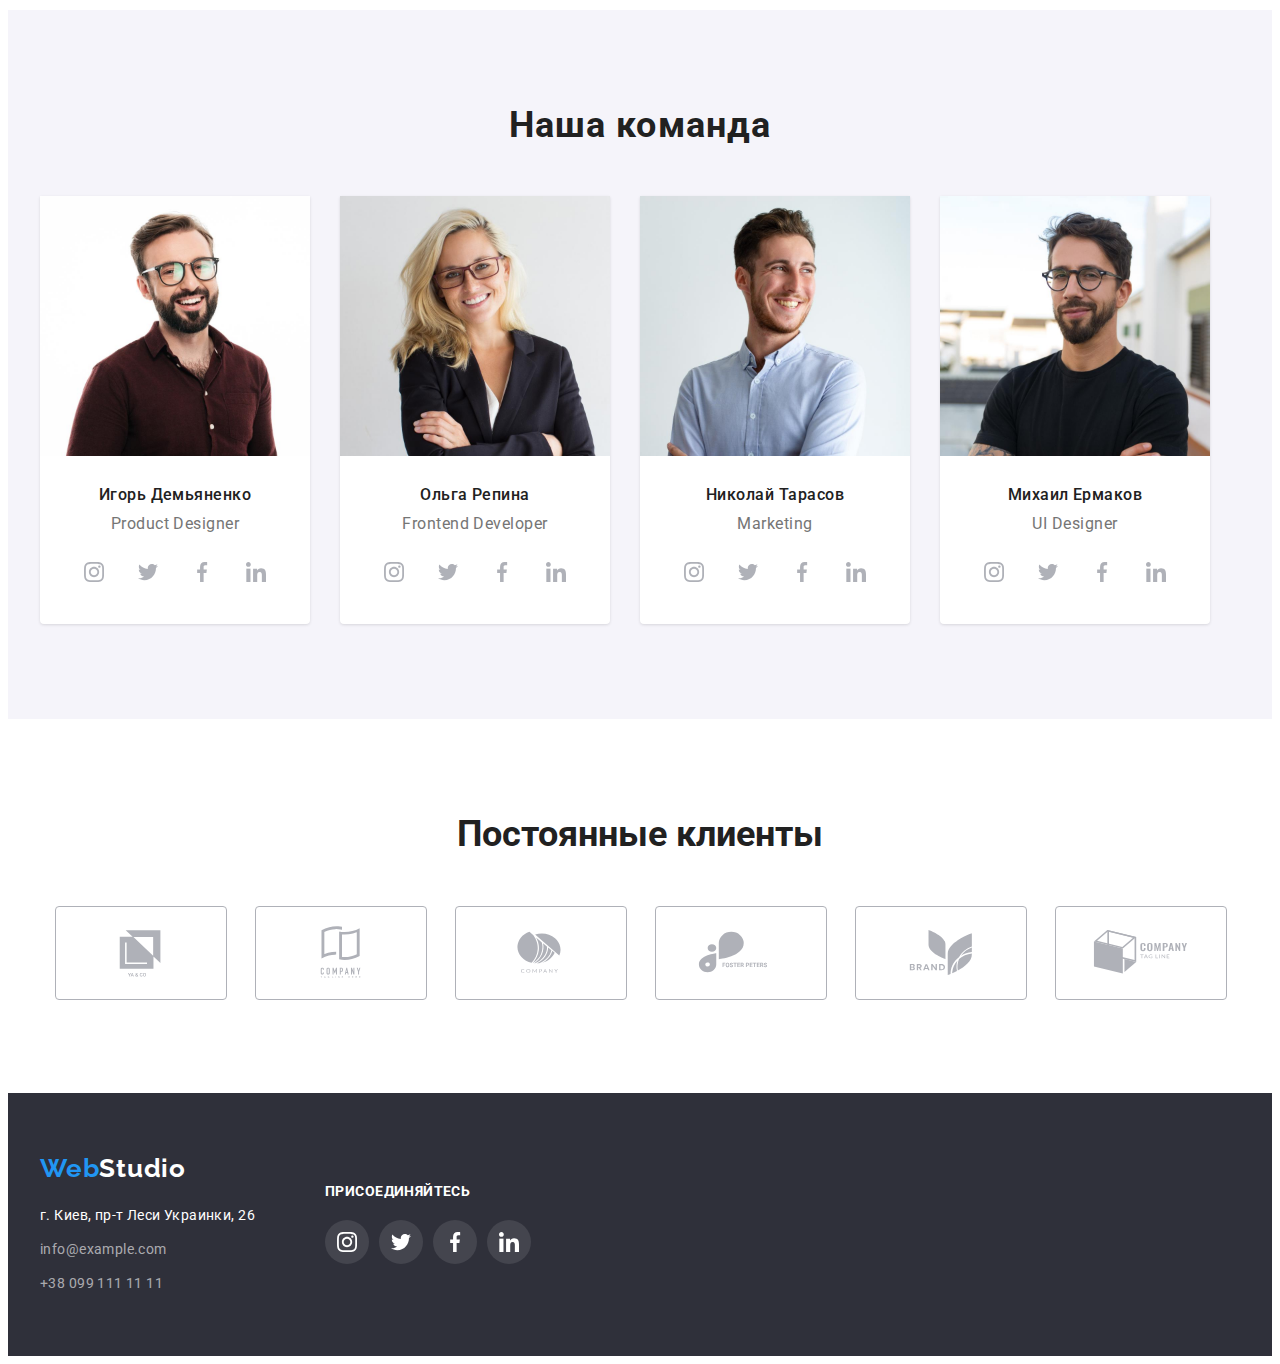
==== commit 4dc01922: "add icons" ====
--- a/index.html
+++ b/index.html
@@ -383,19 +383,19 @@
                 <li class="join-item">
                     <a href="" class="join-link">
                         <svg class="join-icon" width="20" height="20">
-                            <use href="./images/icons.svg#icon-instagram"></use>
+                            <use href="./images/icons.svg#icon-twitter"></use>
                         </svg>
                     </a></li>
                 <li class="join-item">
                     <a href="" class="join-link">
                         <svg class="join-icon" width="20" height="20">
-                            <use href="./images/icons.svg#icon-instagram"></use>
+                            <use href="./images/icons.svg#icon-facebook"></use>
                         </svg>
                     </a></li>
                 <li class="join-item">
                     <a href="" class="join-link">
                         <svg class="join-icon" width="20" height="20">
-                            <use href="./images/icons.svg#icon-instagram"></use>
+                            <use href="./images/icons.svg#icon-linkedin"></use>
                         </svg>
                     </a>
                 </li>
--- a/css/styles.css
+++ b/css/styles.css
@@ -375,7 +375,7 @@
 }
 .footer-content {
   display: flex;
-  justify-content: center;
+  justify-content: baseline;
   align-items: center;
 }
 .footer-right {
@@ -423,19 +423,42 @@
 }
 
 .join {
-  width: 206px;
-  height: 80px;
-  display: flex;
-  justify-content: center;
-  align-items: center;
-
   margin-left: 70px;
 }
 .join-main {
+  font-weight: bold;
+  font-size: 14px;
+  line-height: 1.14;
+  letter-spacing: 0.03em;
+  text-transform: uppercase;
+  color: var(--third-text-color);
+
   margin-bottom: 20px;
 }
 .join-list {
   display: flex;
+}
+.join-item {
+  width: 44px;
+  height: 44px;
+  border-radius: 50%;
+  background-color: rgba(255, 255, 255, 0.1);
+}
+.join-item + .join-item {
+  margin-left: 10px;
+}
+.join-link {
+  width: 100%;
+  height: 100%;
+  display: flex;
+  justify-content: center;
+  align-items: center;
+  border-radius: 50%;
+  fill: var(--main-btn-color);
+}
+.join-link:hover,
+.join-link:focus {
+  background-color: var(--link-text-color);
 }
 /*----------------------------PORTFOLIO-------------------*/
 .portfolio {
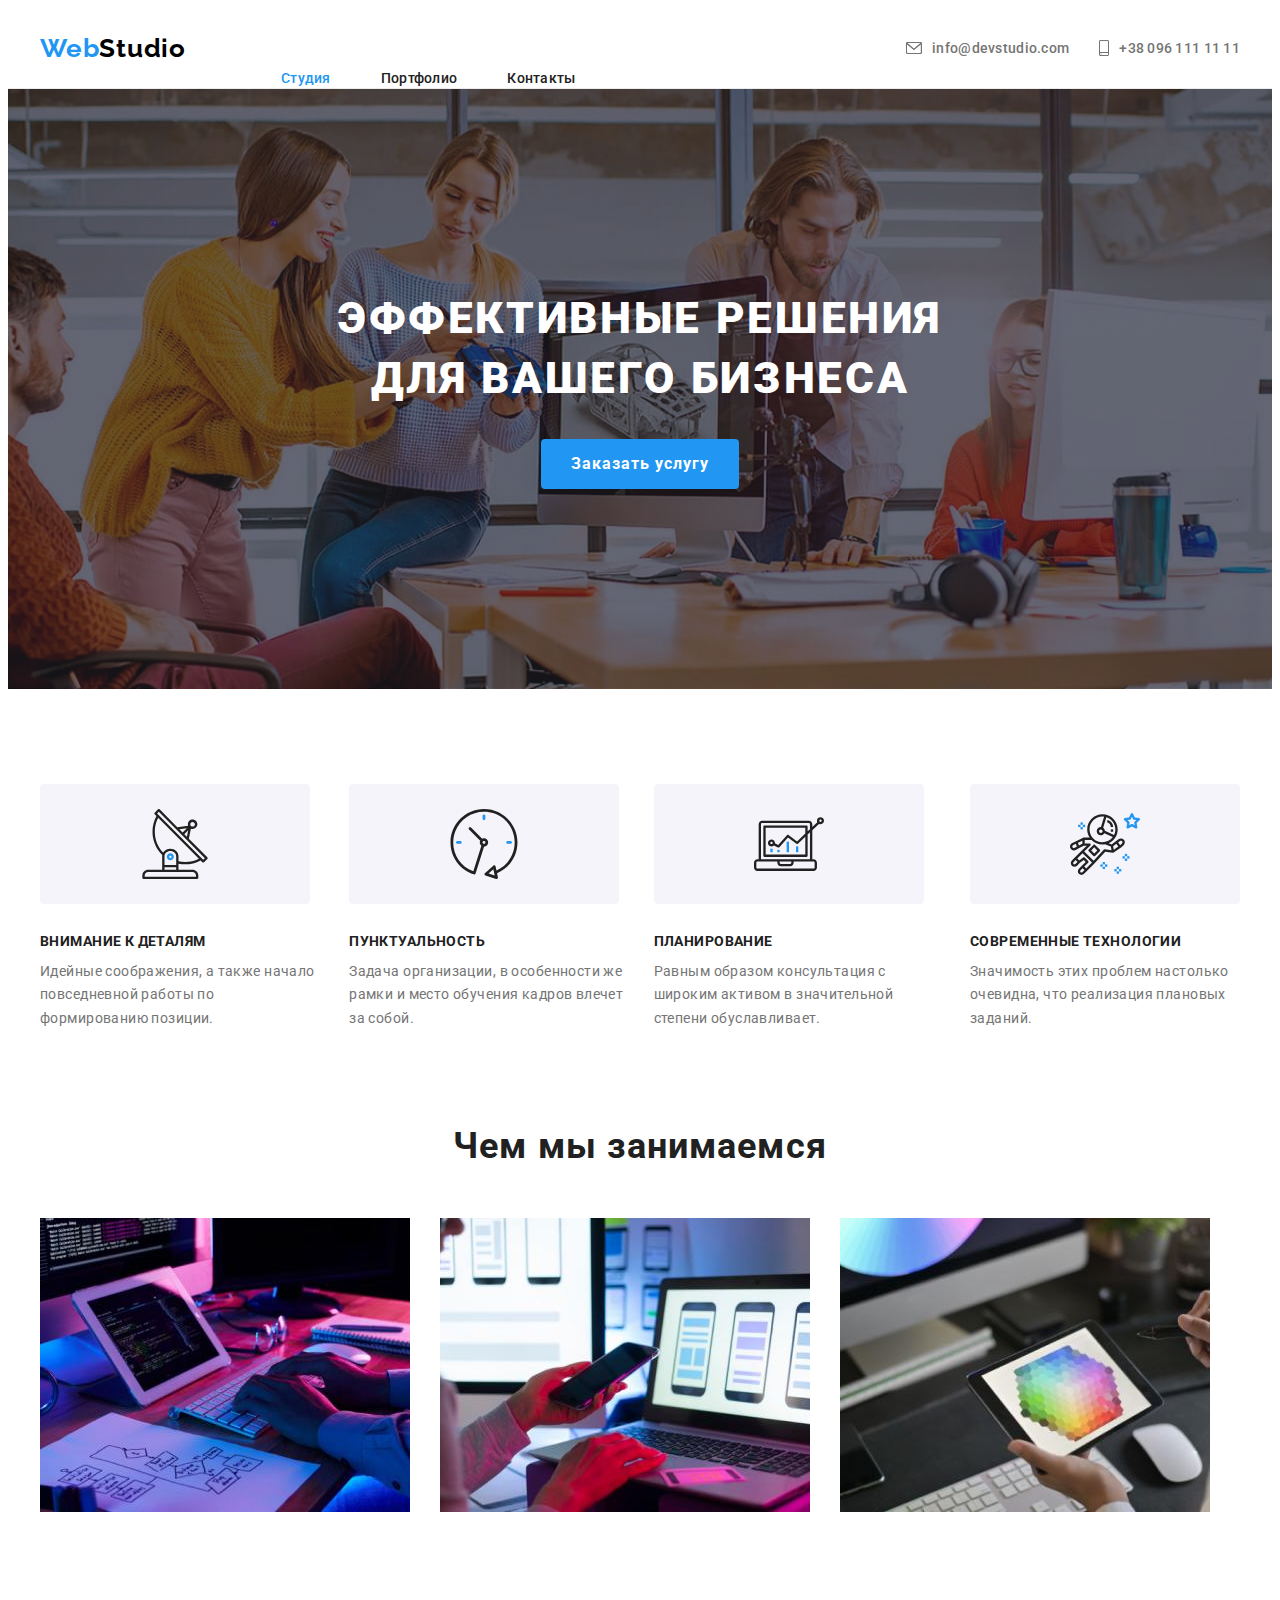
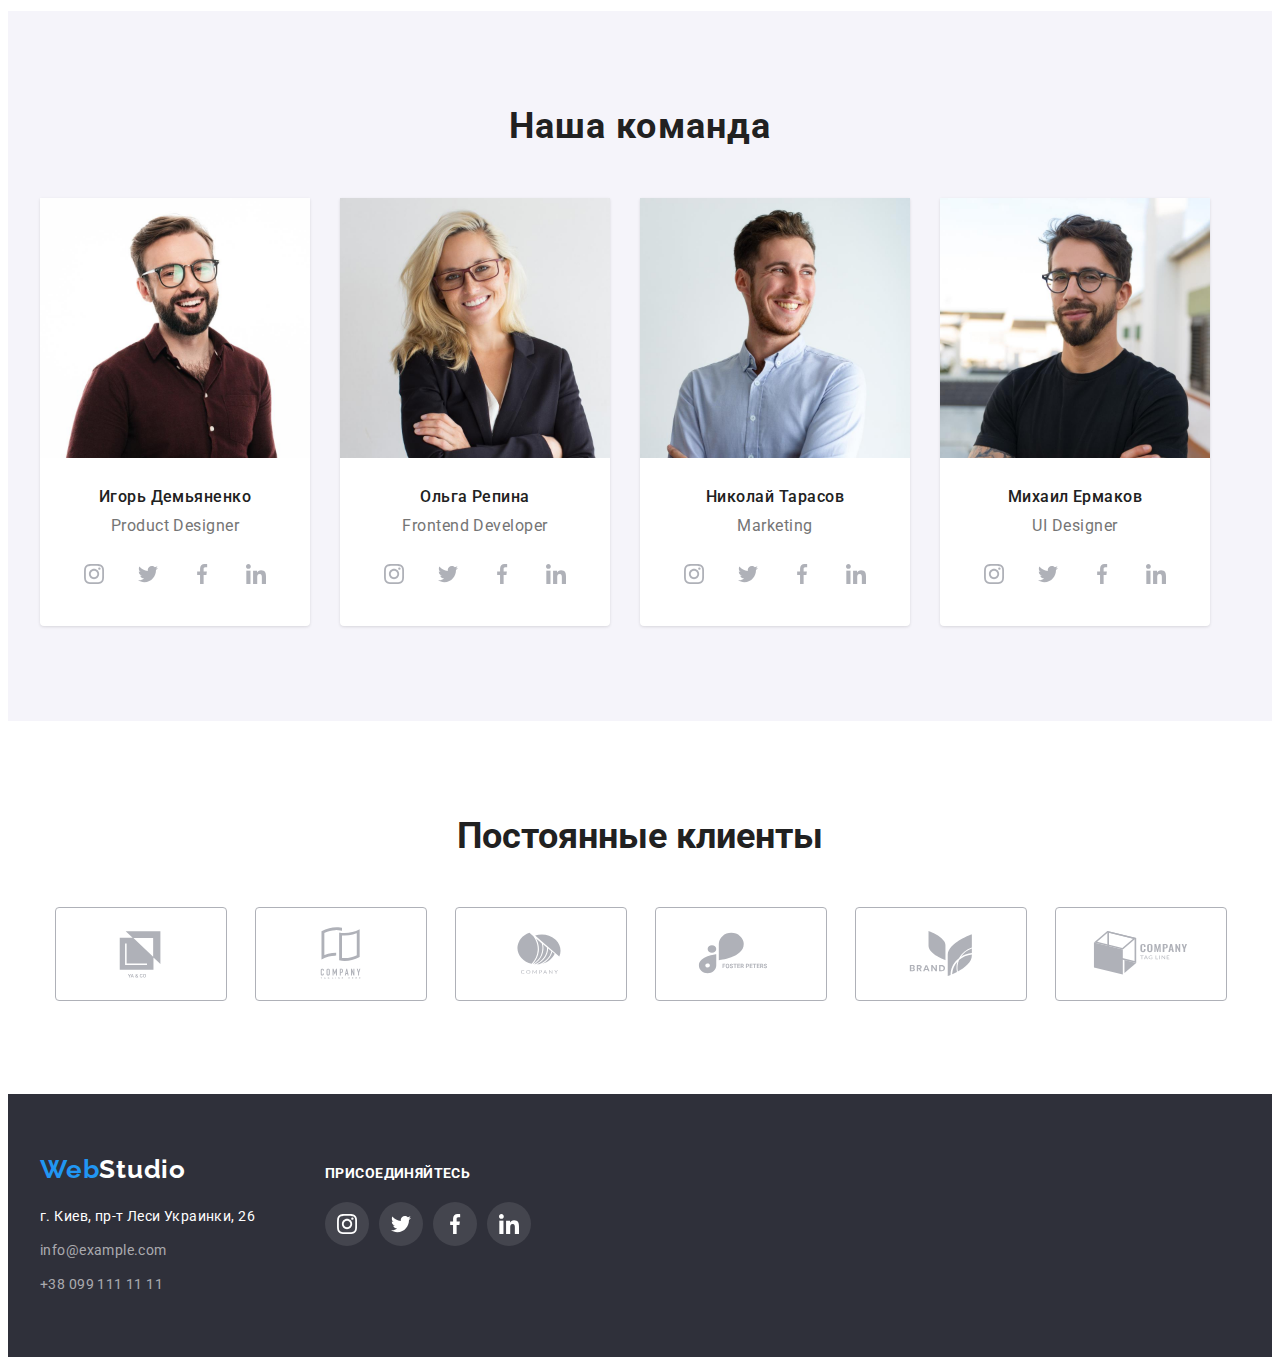
==== commit 669a411c: "add portfolio" ====
--- a/index.html
+++ b/index.html
@@ -36,30 +36,24 @@
                 </li>
                 <li class="item">
                     <a class="link header-link" href="Контакты">Контакты
-
                     </a>
                 </li>
             </ul>
         </nav>
             <ul class="header-contacts">
-                <li class="item">  
-                    <div class="header-contacts-link">
-                        <svg class="header-icon" width="16" height="12">
-                            <use href="./images/icons.svg#icon-letter"></use>
-                        </svg>
-                    <a class="header-link header-contacts link" 
-                    href="mailto:info@devstudio.com">info@devstudio.com                    
-                    </a> 
-                    </div>
+                <li class="item">                                         
+                    <a class="header-link header-contacts-text link" 
+                    href="mailto:info@devstudio.com"><svg class="header-icon" width="16" height="12">
+                        <use href="./images/icons.svg#icon-letter"></use>
+                    </svg>info@devstudio.com                         
+                    </a>                     
                 </li>     
-                <li class="item">
-                    <div class="header-contacts-link">
-                        <svg class="header-icon" width="16" height="12">
-                            <use href="./images/icons.svg#icon-smartphone"></use>
-                        </svg>
-                    <a class="header-link header-contacts link" 
-                    href="tel:+380961111111">+38 096 111 11 11</a>
-                    </div>
+                <li class="item">                                                              
+                    <a class="header-link header-contacts-text link" 
+                    href="tel:+380961111111"><svg class="header-icon" width="10" height="16">
+                        <use href="./images/icons.svg#icon-smartphone"></use>
+                    </svg>+38 096 111 11 11                        
+                    </a>                    
                 </li>            
             </ul>
     </div>
--- a/css/styles.css
+++ b/css/styles.css
@@ -32,6 +32,7 @@
   display: flex;
   justify-content: space-between;
   align-items: center;
+  height: 80px;
 }
 .nav-list {
   display: flex;
@@ -50,11 +51,23 @@
   line-height: 1.33;
   letter-spacing: 0.02em;
   color: var(--second-text-color);
+  display: flex;
+  justify-content: center;
+  align-items: center;
+
+  width: 100%;
+  height: 100%;
+  padding-top: 30px;
+  padding-bottom: 30px;
 }
 .header-link:hover,
 .header-link:focus {
   color: var(--link-text-color);
 }
+.header-link:hover .header-icon,
+.header-link:focus .header-icon {
+  fill: var(--link-text-color);
+}
 .link-accent {
   color: var(--link-text-color);
 }
@@ -70,37 +83,24 @@
 .header-logo-studio {
   color: #000000;
 }
-
+.header-contacts-text {
+  color: var(--main-contacts-color);
+}
 .header-contacts {
   color: var(--main-contacts-color);
   display: flex;
+  align-items: center;
+  justify-content: center;
   margin-left: auto;
 }
 .header-contacts .item + .item {
-  margin-left: 50px;
-}
-
-.header-contacts-link {
-  width: 100%;
-  height: 100%;
-  display: flex;
-  justify-content: center;
-  align-items: center;
-  padding-top: 30px;
-  padding-bottom: 30px;
+  margin-left: 30px;
 }
 
 .header-icon {
-  display: flex;
-  justify-content: center;
-  align-items: center;
   margin-right: 10px;
   cursor: pointer;
   fill: var(--main-contacts-color);
-}
-.header-icon:hover,
-.header-icon:focus {
-  fill: var(--link-text-color);
 }
 
 /*-----------------HERO-----------------------*/
@@ -114,7 +114,7 @@
   background-position: center;
   background-size: cover;
   margin: 0 auto;
-  max-width: 1920px;
+  max-width: 1600px;
 }
 
 .hero-title {
@@ -375,8 +375,7 @@
 }
 .footer-content {
   display: flex;
-  justify-content: baseline;
-  align-items: center;
+  align-items: baseline;
 }
 .footer-right {
   justify-content: start;
@@ -397,12 +396,6 @@
   margin-top: 10px;
 }
 .footer-logo-studio {
-  font-family: Raleway;
-  font-style: normal;
-  font-weight: 700;
-  font-size: 26px;
-  line-height: 1.19;
-  letter-spacing: 0.03em;
   color: white;
 }
 .footer-address {
@@ -425,6 +418,7 @@
 .join {
   margin-left: 70px;
 }
+
 .join-main {
   font-weight: bold;
   font-size: 14px;
@@ -474,8 +468,7 @@
 .portfolio-list .item + .item {
   margin-left: 10px;
 }
-.portfolio-list .item {
-}
+
 .main-btn:hover {
   color: var(--main-btn-color);
   background-color: var(--link-text-color);
@@ -509,11 +502,7 @@
   color: var(--main-btn-color);
   background-color: var(--link-text-color);
 }
-.project-list .item:nth-child(3n + 2) {
-  margin-left: 30px;
-  margin-right: 30px;
-}
-.project-list .item:nth-last-child(n + 3) {
+.project-item:nth-last-child(n + 4) {
   margin-bottom: 30px;
 }
 .project-list {
@@ -521,6 +510,17 @@
   flex-wrap: wrap;
   justify-content: space-around;
   padding-bottom: 65px;
+}
+.project-item-link:nth-child(3n + 2) {
+  margin-left: 30px;
+  margin-right: 30px;
+}
+.project-item-link:hover,
+.project-item-link:focus {
+  background: #ffffff;
+  border: 1px solid #eeeeee;
+  box-shadow: 1px 4px 6px rgba(0, 0, 0, 0.16);
+  display: block;
 }
 
 .project-img {
